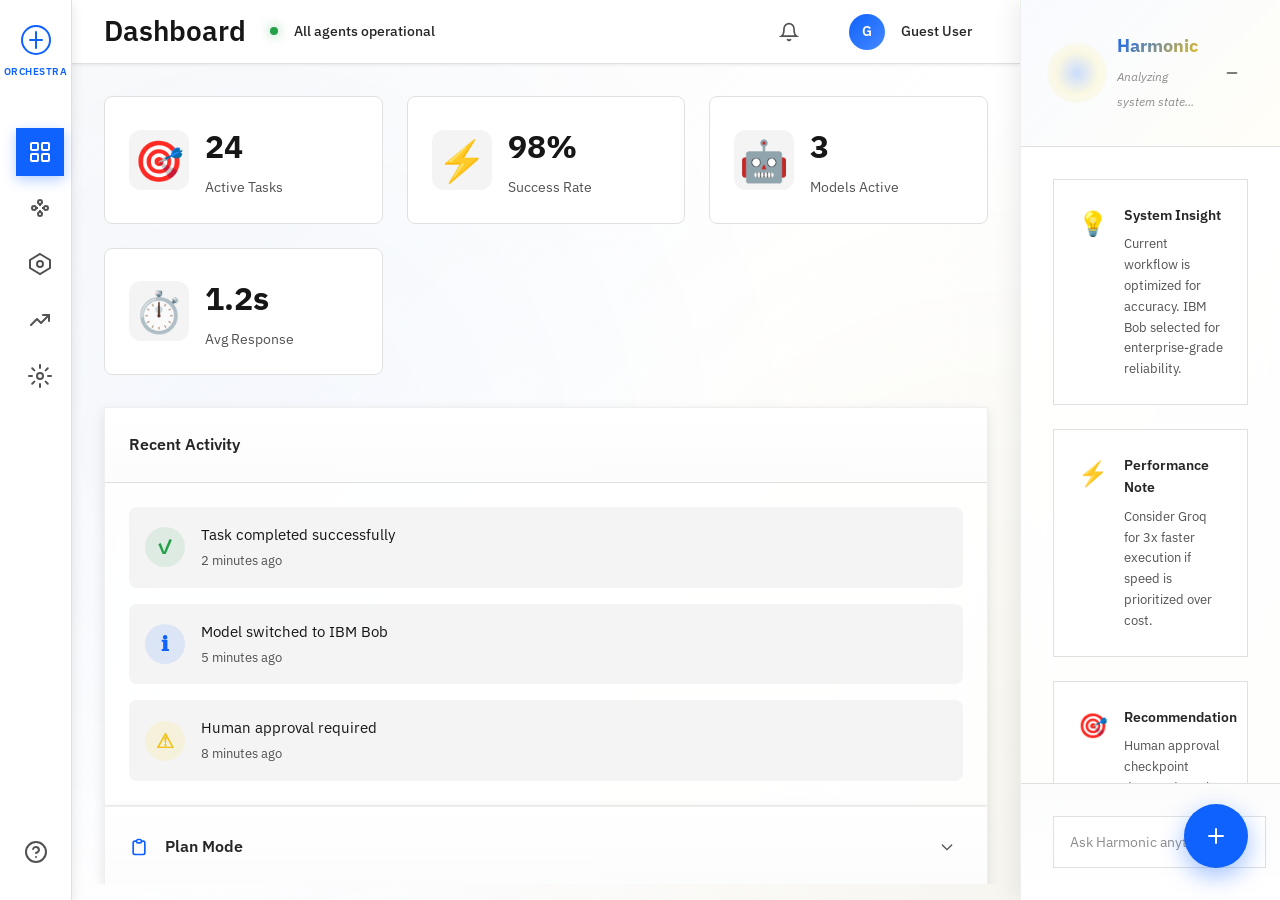
==== frontend/index.html @ 95e194d6 "fix(frontend): restructure dashboard HTML - move orchestration elements to correct tabs, add Harmoni" ====
<!DOCTYPE html>
<html lang="en">
<head>
    <meta charset="UTF-8">
    <meta name="viewport" content="width=device-width, initial-scale=1.0">
    <title>Orchestra 8000 - Enterprise AI Orchestration</title>
    <link rel="stylesheet" href="css/styles.css">
    <link rel="preconnect" href="https://fonts.googleapis.com">
    <link rel="preconnect" href="https://fonts.gstatic.com" crossorigin>
    <link href="https://fonts.googleapis.com/css2?family=IBM+Plex+Sans:wght@300;400;500;600;700&display=swap" rel="stylesheet">
</head>
<body>
    <!-- Left Sidebar Navigation -->
    <aside class="sidebar">
        <div class="sidebar-header">
            <a href="hero.html" class="logo" style="text-decoration: none; color: inherit;">
                <svg width="32" height="32" viewBox="0 0 32 32" fill="none">
                    <circle cx="16" cy="16" r="14" stroke="#0F62FE" stroke-width="2"/>
                    <path d="M16 8 L16 24 M10 16 L22 16" stroke="#0F62FE" stroke-width="2" stroke-linecap="round"/>
                </svg>
                <span class="logo-text">Orchestra</span>
            </a>
        </div>
        
        <nav class="sidebar-nav">
            <a href="#" class="nav-item active" data-tab="dashboard" data-tooltip="Dashboard">
                <svg width="24" height="24" viewBox="0 0 24 24" fill="none">
                    <rect x="3" y="3" width="7" height="7" rx="1" stroke="currentColor" stroke-width="2"/>
                    <rect x="14" y="3" width="7" height="7" rx="1" stroke="currentColor" stroke-width="2"/>
                    <rect x="3" y="14" width="7" height="7" rx="1" stroke="currentColor" stroke-width="2"/>
                    <rect x="14" y="14" width="7" height="7" rx="1" stroke="currentColor" stroke-width="2"/>
                </svg>
            </a>
            <a href="#" class="nav-item" data-tab="orchestration" data-tooltip="Orchestration">
                <svg width="24" height="24" viewBox="0 0 24 24" fill="none">
                    <circle cx="6" cy="12" r="2" stroke="currentColor" stroke-width="2"/>
                    <circle cx="18" cy="12" r="2" stroke="currentColor" stroke-width="2"/>
                    <circle cx="12" cy="6" r="2" stroke="currentColor" stroke-width="2"/>
                    <circle cx="12" cy="18" r="2" stroke="currentColor" stroke-width="2"/>
                    <path d="M8 12 L10 12 M14 12 L16 12 M12 8 L12 10 M12 14 L12 16" stroke="currentColor" stroke-width="2"/>
                </svg>
            </a>
            <a href="#" class="nav-item" data-tab="models" data-tooltip="Models">
                <svg width="24" height="24" viewBox="0 0 24 24" fill="none">
                    <path d="M12 2 L22 8 L22 16 L12 22 L2 16 L2 8 Z" stroke="currentColor" stroke-width="2" fill="none"/>
                    <circle cx="12" cy="12" r="3" stroke="currentColor" stroke-width="2"/>
                </svg>
            </a>
            <a href="#" class="nav-item" data-tab="analytics" data-tooltip="Analytics">
                <svg width="24" height="24" viewBox="0 0 24 24" fill="none">
                    <path d="M3 17 L9 11 L13 15 L21 7" stroke="currentColor" stroke-width="2" stroke-linecap="round" stroke-linejoin="round"/>
                    <path d="M21 7 L21 13 M21 7 L15 7" stroke="currentColor" stroke-width="2" stroke-linecap="round"/>
                </svg>
            </a>
            <a href="#" class="nav-item" data-tab="settings" data-tooltip="Settings">
                <svg width="24" height="24" viewBox="0 0 24 24" fill="none">
                    <circle cx="12" cy="12" r="3" stroke="currentColor" stroke-width="2"/>
                    <path d="M12 1v3m0 16v3M4.22 4.22l2.12 2.12m11.32 11.32l2.12 2.12M1 12h3m16 0h3M4.22 19.78l2.12-2.12m11.32-11.32l2.12-2.12" stroke="currentColor" stroke-width="2" stroke-linecap="round"/>
                </svg>
            </a>
        </nav>
        
        <div class="sidebar-footer">
            <a href="#" class="nav-item" data-tooltip="Help">
                <svg width="24" height="24" viewBox="0 0 24 24" fill="none">
                    <circle cx="12" cy="12" r="10" stroke="currentColor" stroke-width="2"/>
                    <path d="M9.09 9a3 3 0 0 1 5.83 1c0 2-3 3-3 3m.08 4h.01" stroke="currentColor" stroke-width="2" stroke-linecap="round"/>
                </svg>
            </a>
        </div>
    </aside>

    <!-- Main Content Area -->
    <main class="main-content">
        <!-- Top Bar -->
        <header class="top-bar">
            <div class="page-title-section">
                <button class="icon-button harmonic-toggle" id="harmonicToggle" style="display: none;">
                    <svg width="20" height="20" viewBox="0 0 24 24" fill="none">
                        <circle cx="12" cy="12" r="3" fill="currentColor"/>
                        <path d="M12 2v4m0 12v4M4.93 4.93l2.83 2.83m8.48 8.48l2.83 2.83M2 12h4m12 0h4M4.93 19.07l2.83-2.83m8.48-8.48l2.83-2.83" stroke="currentColor" stroke-width="2" stroke-linecap="round"/>
                    </svg>
                </button>
                <h1 class="page-title" id="pageTitle">Dashboard</h1>
                <div class="status-indicator">
                    <div class="status-dot"></div>
                    <span class="status-text">All agents operational</span>
                </div>
            </div>
            
            <div class="top-bar-actions">
                <button class="icon-button">
                    <svg width="20" height="20" viewBox="0 0 24 24" fill="none">
                        <path d="M18 8A6 6 0 0 0 6 8c0 7-3 9-3 9h18s-3-2-3-9M13.73 21a2 2 0 0 1-3.46 0" stroke="currentColor" stroke-width="2" stroke-linecap="round"/>
                    </svg>
                </button>
                <div class="user-profile">
                    <div class="avatar">G</div>
                    <span class="user-name">Guest User</span>
                </div>
            </div>
        </header>

        <!-- Tab Content Container -->
        <div class="tab-content-container">
            <!-- Dashboard Tab -->
            <div id="dashboardTab" class="tab-pane active">
                <div class="dashboard-overview">
                    <!-- Stats Cards -->
                    <div class="stats-grid">
                        <div class="stat-card">
                            <div class="stat-icon">🎯</div>
                            <div class="stat-content">
                                <h3 class="stat-value">24</h3>
                                <p class="stat-label">Active Tasks</p>
                            </div>
                        </div>
                        <div class="stat-card">
                            <div class="stat-icon">⚡</div>
                            <div class="stat-content">
                                <h3 class="stat-value">98%</h3>
                                <p class="stat-label">Success Rate</p>
                            </div>
                        </div>
                        <div class="stat-card">
                            <div class="stat-icon">🤖</div>
                            <div class="stat-content">
                                <h3 class="stat-value">3</h3>
                                <p class="stat-label">Models Active</p>
                            </div>
                        </div>
                        <div class="stat-card">
                            <div class="stat-icon">⏱️</div>
                            <div class="stat-content">
                                <h3 class="stat-value">1.2s</h3>
                                <p class="stat-label">Avg Response</p>
                            </div>
                        </div>
                    </div>

                    <!-- Recent Activity -->
                    <section class="panel activity-panel">
                        <div class="panel-header">
                            <h2 class="panel-title">Recent Activity</h2>
                        </div>
                        <div class="panel-content">
                            <div class="activity-list">
                                <div class="activity-item">
                                    <div class="activity-icon success">✓</div>
                                    <div class="activity-details">
                                        <p class="activity-title">Task completed successfully</p>
                                        <p class="activity-time">2 minutes ago</p>
                                    </div>
                                </div>
                                <div class="activity-item">
                                    <div class="activity-icon info">ℹ</div>
                                    <div class="activity-details">
                                        <p class="activity-title">Model switched to IBM Bob</p>
                                        <p class="activity-time">5 minutes ago</p>
                                    </div>
                                </div>
                                <div class="activity-item">
                                    <div class="activity-icon warning">⚠</div>
                                    <div class="activity-details">
                                        <p class="activity-title">Human approval required</p>
                                        <p class="activity-time">8 minutes ago</p>
                                    </div>
                                </div>
                            </div>
                        </div>
                    </section>
                </div>
            </div>

            <!-- Orchestration Tab -->
            <div id="orchestrationTab" class="tab-pane">
                <section class="panel plan-panel">
                    <div class="panel-header">
                        <h2 class="panel-title">
                            <svg width="20" height="20" viewBox="0 0 24 24" fill="none">
                                <path d="M9 5H7a2 2 0 0 0-2 2v12a2 2 0 0 0 2 2h10a2 2 0 0 0 2-2V7a2 2 0 0 0-2-2h-2M9 5a2 2 0 0 0 2 2h2a2 2 0 0 0 2-2M9 5a2 2 0 0 1 2-2h2a2 2 0 0 1 2 2" stroke="currentColor" stroke-width="2"/>
                            </svg>
                            Plan Mode
                        </h2>
                        <button class="expand-button">
                            <svg width="16" height="16" viewBox="0 0 24 24" fill="none">
                                <path d="M19 9l-7 7-7-7" stroke="currentColor" stroke-width="2" stroke-linecap="round"/>
                            </svg>
                        </button>
                    </div>
                    <div class="panel-content">
                        <div class="reasoning-tree">
                            <div class="tree-node expanded">
                                <div class="node-header">
                                    <span class="node-icon">📋</span>
                                    <span class="node-label">Task Analysis</span>
                                    <span class="node-status completed">✓</span>
                                </div>
                                <div class="node-children">
                                    <div class="tree-node expanded">
                                        <div class="node-header">
                                            <span class="node-icon">🔍</span>
                                            <span class="node-label">Requirements Extraction</span>
                                            <span class="node-status completed">✓</span>
                                        </div>
                                    </div>
                                    <div class="tree-node active">
                                        <div class="node-header">
                                            <span class="node-icon">🎯</span>
                                            <span class="node-label">Strategy Selection</span>
                                            <span class="node-status pending">⟳</span>
                                        </div>
                                        <div class="node-children">
                                            <div class="tree-node">
                                                <div class="node-header">
                                                    <span class="node-icon">⚡</span>
                                                    <span class="node-label">Model Routing</span>
                                                    <span class="node-status pending">○</span>
                                                </div>
                                            </div>
                                        </div>
                                    </div>
                                    <div class="tree-node checkpoint">
                                        <div class="node-header">
                                            <span class="node-icon">✋</span>
                                            <span class="node-label">Human Approval Required</span>
                                            <button class="approve-button">Approve</button>
                                        </div>
                                    </div>
                                </div>
                            </div>
                        </div>
                    </div>
                </section>

                <section class="panel orchestration-panel">
                    <div class="panel-header">
                        <h2 class="panel-title">
                            <svg width="20" height="20" viewBox="0 0 24 24" fill="none">
                                <circle cx="12" cy="12" r="10" stroke="currentColor" stroke-width="2"/>
                                <path d="M12 6v6l4 2" stroke="currentColor" stroke-width="2" stroke-linecap="round"/>
                            </svg>
                            Orchestration Flow
                        </h2>
                        <div class="flow-controls">
                            <button class="control-button">
                                <svg width="16" height="16" viewBox="0 0 24 24" fill="none">
                                    <polygon points="5 3 19 12 5 21 5 3" fill="currentColor"/>
                                </svg>
                            </button>
                            <button class="control-button">
                                <svg width="16" height="16" viewBox="0 0 24 24" fill="none">
                                    <rect x="6" y="4" width="4" height="16" fill="currentColor"/>
                                    <rect x="14" y="4" width="4" height="16" fill="currentColor"/>
                                </svg>
                            </button>
                        </div>
                    </div>
                    <div class="panel-content">
                        <div class="flow-canvas">
                            <svg class="flow-connections" width="100%" height="100%">
                                <defs>
                                    <linearGradient id="flowGradient" x1="0%" y1="0%" x2="100%" y2="0%">
                                        <stop offset="0%" style="stop-color:#0F62FE;stop-opacity:1" />
                                        <stop offset="100%" style="stop-color:#FFD600;stop-opacity:1" />
                                    </linearGradient>
                                    <filter id="glow">
                                        <feGaussianBlur stdDeviation="3" result="coloredBlur"/>
                                        <feMerge>
                                            <feMergeNode in="coloredBlur"/>
                                            <feMergeNode in="SourceGraphic"/>
                                        </feMerge>
                                    </filter>
                                </defs>
                                <path class="flow-line active" d="M 120 80 L 280 80" stroke="url(#flowGradient)" stroke-width="3" fill="none" filter="url(#glow)"/>
                                <path class="flow-line active" d="M 440 80 L 600 80" stroke="url(#flowGradient)" stroke-width="3" fill="none" filter="url(#glow)"/>
                            </svg>
                            <div class="flow-nodes">
                                <div class="flow-node completed" style="left: 20px;">
                                    <div class="node-icon-wrapper">
                                        <svg width="32" height="32" viewBox="0 0 24 24" fill="none">
                                            <path d="M9 5H7a2 2 0 0 0-2 2v12a2 2 0 0 0 2 2h10a2 2 0 0 0 2-2V7a2 2 0 0 0-2-2h-2" stroke="currentColor" stroke-width="2"/>
                                            <path d="M9 12l2 2 4-4" stroke="currentColor" stroke-width="2" stroke-linecap="round"/>
                                        </svg>
                                    </div>
                                    <span class="node-label">Task</span>
                                    <div class="node-status-badge">✓</div>
                                </div>
                                <div class="flow-node active" style="left: 180px;">
                                    <div class="node-icon-wrapper">
                                        <svg width="32" height="32" viewBox="0 0 24 24" fill="none">
                                            <path d="M12 2L2 7l10 5 10-5-10-5zM2 17l10 5 10-5M2 12l10 5 10-5" stroke="currentColor" stroke-width="2" stroke-linecap="round" stroke-linejoin="round"/>
                                        </svg>
                                    </div>
                                    <span class="node-label">Plan</span>
                                    <div class="node-pulse"></div>
                                </div>
                                <div class="flow-node" style="left: 340px;">
                                    <div class="node-icon-wrapper">
                                        <svg width="32" height="32" viewBox="0 0 24 24" fill="none">
                                            <polygon points="13 2 3 14 12 14 11 22 21 10 12 10 13 2" stroke="currentColor" stroke-width="2" stroke-linecap="round" stroke-linejoin="round"/>
                                        </svg>
                                    </div>
                                    <span class="node-label">Execution</span>
                                </div>
                                <div class="flow-node" style="left: 500px;">
                                    <div class="node-icon-wrapper">
                                        <svg width="32" height="32" viewBox="0 0 24 24" fill="none">
                                            <path d="M22 11.08V12a10 10 0 1 1-5.93-9.14" stroke="currentColor" stroke-width="2" stroke-linecap="round" stroke-linejoin="round"/>
                                            <polyline points="22 4 12 14.01 9 11.01" stroke="currentColor" stroke-width="2" stroke-linecap="round" stroke-linejoin="round"/>
                                        </svg>
                                    </div>
                                    <span class="node-label">Validation</span>
                                </div>
                            </div>
                        </div>
                    </div>
                </section>

                <section class="panel trace-panel">
                    <div class="panel-header">
                        <h2 class="panel-title">
                            <svg width="20" height="20" viewBox="0 0 24 24" fill="none">
                                <polyline points="4 17 10 11 4 5" stroke="currentColor" stroke-width="2" stroke-linecap="round" stroke-linejoin="round"/>
                                <line x1="12" y1="19" x2="20" y2="19" stroke="currentColor" stroke-width="2" stroke-linecap="round"/>
                            </svg>
                            BobShell - Execution Trace
                        </h2>
                        <div class="trace-controls">
                            <button class="trace-button">Clear</button>
                            <button class="trace-button">Export</button>
                        </div>
                    </div>
                    <div class="panel-content">
                        <div class="terminal">
                            <div class="terminal-line">
                                <span class="timestamp">[23:36:12]</span>
                                <span class="log-level info">INFO</span>
                                <span class="log-message">Orchestration session initialized</span>
                            </div>
                            <div class="terminal-line">
                                <span class="timestamp">[23:36:13]</span>
                                <span class="log-level success">SUCCESS</span>
                                <span class="log-message">Task analysis completed - 3 steps identified</span>
                            </div>
                            <div class="terminal-line">
                                <span class="timestamp">[23:36:14]</span>
                                <span class="log-level info">INFO</span>
                                <span class="log-message">Routing to IBM Bob (watsonx.ai) - confidence: 0.94</span>
                            </div>
                            <div class="terminal-line active">
                                <span class="timestamp">[23:36:15]</span>
                                <span class="log-level warning">PENDING</span>
                                <span class="log-message">Awaiting human approval for strategy execution...</span>
                                <span class="cursor-blink">_</span>
                            </div>
                        </div>
                    </div>
                </section>
            </div>

            <!-- Models Tab -->
            <div id="modelsTab" class="tab-pane">
                <section class="panel model-panel full-width">
                    <div class="panel-header">
                        <h2 class="panel-title">
                            <svg width="20" height="20" viewBox="0 0 24 24" fill="none">
                                <path d="M12 2L2 7l10 5 10-5-10-5z" stroke="currentColor" stroke-width="2" stroke-linecap="round" stroke-linejoin="round"/>
                                <path d="M2 17l10 5 10-5" stroke="currentColor" stroke-width="2" stroke-linecap="round" stroke-linejoin="round"/>
                                <path d="M2 12l10 5 10-5" stroke="currentColor" stroke-width="2" stroke-linecap="round" stroke-linejoin="round"/>
                            </svg>
                            AI Model Management
                        </h2>
                    </div>
                    <div class="panel-content">
                        <div class="model-list">
                            <div class="model-card active">
                                <div class="model-header">
                                    <div class="model-icon">🤖</div>
                                    <div class="model-info">
                                        <h3 class="model-name">IBM Bob</h3>
                                        <span class="model-type">watsonx.ai</span>
                                    </div>
                                    <div class="model-status active-badge">Active</div>
                                </div>
                                <div class="model-metrics">
                                    <div class="metric">
                                        <span class="metric-label">Cost</span>
                                        <div class="metric-bar">
                                            <div class="metric-fill" style="width: 45%; background: #0F62FE;"></div>
                                        </div>
                                        <span class="metric-value">$$</span>
                                    </div>
                                    <div class="metric">
                                        <span class="metric-label">Speed</span>
                                        <div class="metric-bar">
                                            <div class="metric-fill" style="width: 85%; background: #FFD600;"></div>
                                        </div>
                                        <span class="metric-value">Fast</span>
                                    </div>
                                    <div class="metric">
                                        <span class="metric-label">Trust</span>
                                        <div class="metric-bar">
                                            <div class="metric-fill" style="width: 95%; background: #24A148;"></div>
                                        </div>
                                        <span class="metric-value">High</span>
                                    </div>
                                </div>
                            </div>

                            <div class="model-card">
                                <div class="model-header">
                                    <div class="model-icon">⚡</div>
                                    <div class="model-info">
                                        <h3 class="model-name">Groq</h3>
                                        <span class="model-type">LLaMA 3.1</span>
                                    </div>
                                </div>
                                <div class="model-metrics">
                                    <div class="metric">
                                        <span class="metric-label">Cost</span>
                                        <div class="metric-bar">
                                            <div class="metric-fill" style="width: 25%; background: #0F62FE;"></div>
                                        </div>
                                        <span class="metric-value">$</span>
                                    </div>
                                    <div class="metric">
                                        <span class="metric-label">Speed</span>
                                        <div class="metric-bar">
                                            <div class="metric-fill" style="width: 98%; background: #FFD600;"></div>
                                        </div>
                                        <span class="metric-value">Ultra</span>
                                    </div>
                                    <div class="metric">
                                        <span class="metric-label">Trust</span>
                                        <div class="metric-bar">
                                            <div class="metric-fill" style="width: 75%; background: #24A148;"></div>
                                        </div>
                                        <span class="metric-value">Good</span>
                                    </div>
                                </div>
                            </div>

                            <div class="model-card">
                                <div class="model-header">
                                    <div class="model-icon">🦙</div>
                                    <div class="model-info">
                                        <h3 class="model-name">Ollama</h3>
                                        <span class="model-type">Local</span>
                                    </div>
                                </div>
                                <div class="model-metrics">
                                    <div class="metric">
                                        <span class="metric-label">Cost</span>
                                        <div class="metric-bar">
                                            <div class="metric-fill" style="width: 5%; background: #0F62FE;"></div>
                                        </div>
                                        <span class="metric-value">Free</span>
                                    </div>
                                    <div class="metric">
                                        <span class="metric-label">Speed</span>
                                        <div class="metric-bar">
                                            <div class="metric-fill" style="width: 60%; background: #FFD600;"></div>
                                        </div>
                                        <span class="metric-value">Med</span>
                                    </div>
                                    <div class="metric">
                                        <span class="metric-label">Trust</span>
                                        <div class="metric-bar">
                                            <div class="metric-fill" style="width: 100%; background: #24A148;"></div>
                                        </div>
                                        <span class="metric-value">Max</span>
                                    </div>
                                </div>
                            </div>
                        </div>
                    </div>
                </section>
            </div>

            <!-- Analytics Tab -->
            <div id="analyticsTab" class="tab-pane">
                <section class="panel analytics-panel full-width">
                    <div class="panel-header">
                        <h2 class="panel-title">
                            <svg width="20" height="20" viewBox="0 0 24 24" fill="none">
                                <path d="M3 17 L9 11 L13 15 L21 7" stroke="currentColor" stroke-width="2" stroke-linecap="round" stroke-linejoin="round"/>
                                <path d="M21 7 L21 13 M21 7 L15 7" stroke="currentColor" stroke-width="2" stroke-linecap="round"/>
                            </svg>
                            Performance Analytics
                        </h2>
                    </div>
                    <div class="panel-content">
                        <div class="analytics-grid">
                            <div class="chart-card">
                                <h3>Task Completion Rate</h3>
                                <div class="chart-placeholder">
                                    <p>📊 Chart visualization coming soon</p>
                                </div>
                            </div>
                            <div class="chart-card">
                                <h3>Model Performance</h3>
                                <div class="chart-placeholder">
                                    <p>📈 Chart visualization coming soon</p>
                                </div>
                            </div>
                            <div class="chart-card">
                                <h3>Cost Analysis</h3>
                                <div class="chart-placeholder">
                                    <p>💰 Chart visualization coming soon</p>
                                </div>
                            </div>
                            <div class="chart-card">
                                <h3>Response Times</h3>
                                <div class="chart-placeholder">
                                    <p>⏱️ Chart visualization coming soon</p>
                                </div>
                            </div>
                        </div>
                    </div>
                </section>
            </div>

            <!-- Settings Tab -->
            <div id="settingsTab" class="tab-pane">
                <section class="panel settings-panel full-width">
                    <div class="panel-header">
                        <h2 class="panel-title">
                            <svg width="20" height="20" viewBox="0 0 24 24" fill="none">
                                <circle cx="12" cy="12" r="3" stroke="currentColor" stroke-width="2"/>
                                <path d="M12 1v3m0 16v3M4.22 4.22l2.12 2.12m11.32 11.32l2.12 2.12M1 12h3m16 0h3M4.22 19.78l2.12-2.12m11.32-11.32l2.12-2.12" stroke="currentColor" stroke-width="2" stroke-linecap="round"/>
                            </svg>
                            System Settings
                        </h2>
                    </div>
                    <div class="panel-content">
                        <div class="settings-grid">
                            <div class="settings-section">
                                <h3>General Settings</h3>
                                <div class="setting-item">
                                    <label>Default AI Provider</label>
                                    <select class="form-input">
                                        <option value="watsonx">IBM watsonx.ai</option>
                                        <option value="groq">Groq</option>
                                        <option value="ollama">Ollama</option>
                                    </select>
                                </div>
                                <div class="setting-item">
                                    <label>Auto-approve Tasks</label>
                                    <input type="checkbox" class="toggle-switch">
                                </div>
                            </div>
                            <div class="settings-section">
                                <h3>Notifications</h3>
                                <div class="setting-item">
                                    <label>Enable Notifications</label>
                                    <input type="checkbox" class="toggle-switch" checked>
                                </div>
                                <div class="setting-item">
                                    <label>Email Alerts</label>
                                    <input type="checkbox" class="toggle-switch">
                                </div>
                            </div>
                            <div class="settings-section">
                                <h3>API Configuration</h3>
                                <div class="setting-item">
                                    <label>Backend URL</label>
                                    <input type="text" class="form-input" value="http://localhost:8000" readonly>
                                </div>
                                <div class="setting-item">
                                    <label>API Key</label>
                                    <input type="password" class="form-input" placeholder="Enter API key">
                                </div>
                            </div>
                        </div>
                    </div>
                </section>
            </div>
        </div>
    </main>

    <!-- Harmonic Assistant Panel -->
    <aside class="harmonic-panel">
        <div class="harmonic-header">
            <div class="harmonic-avatar">
                <div class="avatar-glow"></div>
                <svg width="40" height="40" viewBox="0 0 40 40" fill="none">
                    <circle cx="20" cy="20" r="18" stroke="url(#harmonicGradient)" stroke-width="2"/>
                    <path d="M20 10 L20 30 M12 20 L28 20" stroke="url(#harmonicGradient)" stroke-width="2" stroke-linecap="round"/>
                    <circle cx="20" cy="20" r="4" fill="url(#harmonicGradient)"/>
                </svg>
                <defs>
                    <linearGradient id="harmonicGradient" x1="0%" y1="0%" x2="100%" y2="100%">
                        <stop offset="0%" style="stop-color:#0F62FE;stop-opacity:1" />
                        <stop offset="100%" style="stop-color:#FFD600;stop-opacity:1" />
                    </linearGradient>
                </defs>
            </div>
            <div class="harmonic-info">
                <h3 class="harmonic-name">Harmonic</h3>
                <span class="harmonic-status">Analyzing system state...</span>
            </div>
            <button class="minimize-button">
                <svg width="16" height="16" viewBox="0 0 24 24" fill="none">
                    <path d="M19 12H5" stroke="currentColor" stroke-width="2" stroke-linecap="round"/>
                </svg>
            </button>
        </div>
        
        <div class="harmonic-content">
            <div class="insight-card">
                <div class="insight-icon">💡</div>
                <div class="insight-text">
                    <h4>System Insight</h4>
                    <p>Current workflow is optimized for accuracy. IBM Bob selected for enterprise-grade reliability.</p>
                </div>
            </div>
            
            <div class="insight-card">
                <div class="insight-icon">⚡</div>
                <div class="insight-text">
                    <h4>Performance Note</h4>
                    <p>Consider Groq for 3x faster execution if speed is prioritized over cost.</p>
                </div>
            </div>
            
            <div class="insight-card">
                <div class="insight-icon">🎯</div>
                <div class="insight-text">
                    <h4>Recommendation</h4>
                    <p>Human approval checkpoint detected. Review plan mode before proceeding.</p>
                </div>
            </div>
        </div>
        
        <div class="harmonic-input">
            <input type="text" placeholder="Ask Harmonic anything..." class="harmonic-textbox">
            <button class="send-button">
                <svg width="20" height="20" viewBox="0 0 24 24" fill="none">
                    <path d="M22 2L11 13M22 2l-7 20-4-9-9-4 20-7z" stroke="currentColor" stroke-width="2" stroke-linecap="round" stroke-linejoin="round"/>
                </svg>
            </button>
        </div>
    </aside>

    <!-- Triage Input Modal -->
    <div id="triageModal" class="modal">
        <div class="modal-content">
            <div class="modal-header">
                <h2>🎯 IT Issue Triage</h2>
                <button class="modal-close" onclick="closeTriageModal()">×</button>
            </div>
            <div class="modal-body">
                <form id="triageForm">
                    <div class="form-group">
                        <label for="workstationId">Workstation ID</label>
                        <input type="text" id="workstationId" class="form-input" placeholder="e.g., WS-001" required>
                    </div>
                    <div class="form-group">
                        <label for="issueDescription">Issue Description</label>
                        <textarea id="issueDescription" class="form-input" rows="4" placeholder="Describe the IT issue in detail..." required></textarea>
                    </div>
                    <div class="form-group">
                        <label for="providerSelect">AI Provider</label>
                        <select id="providerSelect" class="form-input">
                            <option value="watsonx">IBM watsonx.ai (Bob)</option>
                            <option value="groq">Groq (Fast)</option>
                            <option value="ollama">Ollama (Local)</option>
                        </select>
                    </div>
                    <div class="form-actions">
                        <button type="button" class="btn-secondary" onclick="closeTriageModal()">Cancel</button>
                        <button type="submit" class="btn-primary" id="triageSubmitBtn">
                            <span class="btn-text">Analyze Issue</span>
                            <span class="btn-loader" style="display: none;">⟳</span>
                        </button>
                    </div>
                </form>
                <div id="triageResult" class="triage-result" style="display: none;"></div>
            </div>
        </div>
    </div>

    <!-- Floating Action Button -->
    <button class="fab" onclick="openTriageModal()" title="New Triage Request">
        <svg width="24" height="24" viewBox="0 0 24 24" fill="none">
            <path d="M12 5v14M5 12h14" stroke="currentColor" stroke-width="2" stroke-linecap="round"/>
        </svg>
    </button>

    <script src="js/api.js"></script>
    <script src="js/app.js"></script>
</body>
</html>
---- frontend/css/styles.css ----
/* Orchestra 8000 - Premium Enterprise AI Orchestration Dashboard */

/* ===== CSS Variables ===== */
:root {
    /* IBM Design System Colors */
    --ibm-blue: #0F62FE;
    --ibm-blue-hover: #0353E9;
    --ibm-blue-light: #4589FF;
    --accent-yellow: #FFD600;
    --accent-yellow-dark: #F1C21B;
    
    /* Neutrals */
    --white: #FFFFFF;
    --gray-10: #F4F4F4;
    --gray-20: #E0E0E0;
    --gray-30: #C6C6C6;
    --gray-50: #8D8D8D;
    --gray-70: #525252;
    --gray-90: #262626;
    --gray-100: #161616;
    
    /* Status Colors */
    --success: #24A148;
    --warning: #F1C21B;
    --error: #DA1E28;
    --info: #0F62FE;
    
    /* Semantic Aliases */
    --surface: #FFFFFF;
    --background: #F4F4F4;
    --border: #E0E0E0;
    --primary: #0F62FE;
    --hover: rgba(15, 98, 254, 0.05);
    --text-primary: #161616;
    --text-secondary: #525252;
    --text-tertiary: #8D8D8D;
    
    /* Spacing */
    --spacing-xs: 4px;
    --spacing-sm: 8px;
    --spacing-md: 16px;
    --spacing-lg: 24px;
    --spacing-xl: 32px;
    --spacing-2xl: 48px;
    
    /* Typography */
    --font-family: 'IBM Plex Sans', -apple-system, BlinkMacSystemFont, 'Segoe UI', sans-serif;
    
    /* Shadows */
    --shadow-sm: 0 1px 3px rgba(0, 0, 0, 0.08);
    --shadow-md: 0 4px 12px rgba(0, 0, 0, 0.1);
    --shadow-lg: 0 8px 24px rgba(0, 0, 0, 0.12);
    --shadow-xl: 0 16px 48px rgba(0, 0, 0, 0.15);
    
    /* Border Radius */
    --radius-sm: 4px;
    --radius-md: 8px;
    --radius-lg: 12px;
    --radius-xl: 16px;
    
    /* Transitions */
    --transition-fast: 150ms cubic-bezier(0.4, 0, 0.2, 1);
    --transition-base: 250ms cubic-bezier(0.4, 0, 0.2, 1);
    --transition-slow: 350ms cubic-bezier(0.4, 0, 0.2, 1);
}

/* ===== Reset & Base Styles ===== */
* {
    margin: 0;
    padding: 0;
    box-sizing: border-box;
}

body {
    font-family: var(--font-family);
    background: linear-gradient(135deg, #F8F9FA 0%, #FFFFFF 50%, #F4F4F4 100%);
    background-attachment: fixed;
    color: var(--gray-90);
    overflow-x: hidden;
    line-height: 1.6;
    -webkit-font-smoothing: antialiased;
    -moz-osx-font-smoothing: grayscale;
}

/* Marble texture overlay */
body::before {
    content: '';
    position: fixed;
    top: 0;
    left: 0;
    width: 100%;
    height: 100%;
    background-image: 
        radial-gradient(circle at 20% 50%, rgba(15, 98, 254, 0.03) 0%, transparent 50%),
        radial-gradient(circle at 80% 80%, rgba(255, 214, 0, 0.03) 0%, transparent 50%);
    pointer-events: none;
    z-index: 0;
}

/* ===== Layout Structure ===== */
.sidebar {
    position: fixed;
    left: 0;
    top: 0;
    width: 72px;
    height: 100vh;
    background: rgba(255, 255, 255, 0.95);
    backdrop-filter: blur(20px);
    border-right: 1px solid var(--gray-20);
    display: flex;
    flex-direction: column;
    align-items: center;
    padding: var(--spacing-lg) 0;
    z-index: 1000;
    box-shadow: var(--shadow-md);
}

.sidebar-header {
    margin-bottom: var(--spacing-2xl);
}

.logo {
    display: flex;
    flex-direction: column;
    align-items: center;
    gap: var(--spacing-sm);
}

.logo-text {
    font-size: 10px;
    font-weight: 600;
    color: var(--ibm-blue);
    letter-spacing: 0.5px;
    text-transform: uppercase;
}

.sidebar-nav {
    flex: 1;
    display: flex;
    flex-direction: column;
    gap: var(--spacing-sm);
    width: 100%;
    padding: 0 var(--spacing-md);
}

.nav-item {
    position: relative;
    display: flex;
    align-items: center;
    justify-content: center;
    width: 48px;
    height: 48px;
    border-radius: 0;
    color: var(--gray-70);
    text-decoration: none;
    transition: all var(--transition-base);
    cursor: pointer;
}

.nav-item:hover {
    background: var(--gray-10);
    color: var(--ibm-blue);
}

.nav-item.active {
    background: var(--ibm-blue);
    color: var(--white);
    box-shadow: 0 4px 12px rgba(15, 98, 254, 0.3);
}

.nav-item::before {
    content: attr(data-tooltip);
    position: absolute;
    left: 100%;
    margin-left: var(--spacing-md);
    padding: var(--spacing-sm) var(--spacing-md);
    background: var(--gray-90);
    color: var(--white);
    font-size: 12px;
    font-weight: 500;
    border-radius: 0;
    white-space: nowrap;
    opacity: 0;
    pointer-events: none;
    transition: opacity var(--transition-fast);
    z-index: 1001;
}

.nav-item:hover::before {
    opacity: 1;
}

.sidebar-footer {
    padding: 0 var(--spacing-md);
}

/* ===== Main Content ===== */
.main-content {
    margin-left: 72px;
    margin-right: 280px;
    min-height: 100vh;
    position: relative;
    z-index: 1;
}

/* ===== Top Bar ===== */
.top-bar {
    height: 64px;
    background: rgba(255, 255, 255, 0.95);
    backdrop-filter: blur(20px);
    border-bottom: 1px solid var(--gray-20);
    display: flex;
    align-items: center;
    justify-content: space-between;
    padding: 0 var(--spacing-xl);
    position: sticky;
    top: 0;
    z-index: 100;
    box-shadow: var(--shadow-sm);
}

.status-indicator {
    display: flex;
    align-items: center;
    gap: var(--spacing-md);
}

.status-dot {
    width: 8px;
    height: 8px;
    border-radius: 50%;
    background: var(--success);
    box-shadow: 0 0 12px rgba(36, 161, 72, 0.6);
    animation: pulse 2s ease-in-out infinite;
}

@keyframes pulse {
    0%, 100% { opacity: 1; transform: scale(1); }
    50% { opacity: 0.7; transform: scale(1.1); }
}

.status-text {
    font-size: 14px;
    font-weight: 500;
    color: var(--gray-90);
}

.top-bar-actions {
    display: flex;
    align-items: center;
    gap: var(--spacing-lg);
}

.icon-button {
    width: 40px;
    height: 40px;
    border: none;
    background: transparent;
    border-radius: 0;
    color: var(--gray-70);
    cursor: pointer;
    display: flex;
    align-items: center;
    justify-content: center;
    transition: all var(--transition-fast);
}

.icon-button:hover {
    background: var(--gray-10);
    color: var(--ibm-blue);
}

.user-profile {
    display: flex;
    align-items: center;
    gap: var(--spacing-md);
    padding: var(--spacing-sm) var(--spacing-md);
    border-radius: 0;
    cursor: pointer;
    transition: background var(--transition-fast);
}

.user-profile:hover {
    background: var(--gray-10);
}

.avatar {
    width: 36px;
    height: 36px;
    border-radius: 50%;
    background: linear-gradient(135deg, var(--ibm-blue), var(--ibm-blue-light));
    color: var(--white);
    display: flex;
    align-items: center;
    justify-content: center;
    font-weight: 600;
    font-size: 14px;
}

.user-name {
    font-size: 14px;
    font-weight: 500;
    color: var(--gray-90);
}

/* ===== Dashboard Grid ===== */
.dashboard-grid {
    padding: var(--spacing-xl);
    display: grid;
    grid-template-columns: 320px 1fr 320px;
    grid-template-rows: auto 1fr;
    gap: var(--spacing-lg);
    min-height: calc(100vh - 64px);
}

/* ===== Panel Styles ===== */
.panel {
    background: rgba(255, 255, 255, 0.85);
    backdrop-filter: blur(20px);
    -webkit-backdrop-filter: blur(20px);
    border-radius: 0;
    border: 1px solid rgba(224, 224, 224, 0.5);
    box-shadow: var(--shadow-md);
    overflow: hidden;
    display: flex;
    flex-direction: column;
    transition: all var(--transition-base);
}

.panel:hover {
    box-shadow: var(--shadow-lg);
    border-color: rgba(15, 98, 254, 0.2);
}

.panel-header {
    padding: var(--spacing-lg);
    border-bottom: 1px solid var(--gray-20);
    display: flex;
    align-items: center;
    justify-content: space-between;
    background: linear-gradient(to bottom, rgba(255, 255, 255, 1), rgba(248, 249, 250, 0.5));
}

.panel-title {
    display: flex;
    align-items: center;
    gap: var(--spacing-md);
    font-size: 16px;
    font-weight: 600;
    color: var(--gray-90);
}

.panel-title svg {
    color: var(--ibm-blue);
}

.panel-content {
    flex: 1;
    padding: var(--spacing-lg);
    overflow-y: auto;
}

/* Custom scrollbar */
.panel-content::-webkit-scrollbar {
    width: 6px;
}

.panel-content::-webkit-scrollbar-track {
    background: transparent;
}

.panel-content::-webkit-scrollbar-thumb {
    background: var(--gray-30);
    border-radius: 0;
}

.panel-content::-webkit-scrollbar-thumb:hover {
    background: var(--gray-50);
}

/* ===== Plan Panel ===== */
.plan-panel {
    grid-column: 1;
    grid-row: 1 / 3;
}

.expand-button {
    width: 32px;
    height: 32px;
    border: none;
    background: transparent;
    border-radius: 0;
    color: var(--gray-70);
    cursor: pointer;
    display: flex;
    align-items: center;
    justify-content: center;
    transition: all var(--transition-fast);
}

.expand-button:hover {
    background: var(--gray-10);
    color: var(--ibm-blue);
}

.reasoning-tree {
    display: flex;
    flex-direction: column;
    gap: var(--spacing-sm);
}

.tree-node {
    border-left: 2px solid var(--gray-20);
    padding-left: var(--spacing-md);
    margin-left: var(--spacing-md);
}

.tree-node.expanded {
    border-left-color: var(--ibm-blue);
}

.tree-node.active {
    border-left-color: var(--accent-yellow);
}

.tree-node.checkpoint {
    border-left-color: var(--warning);
}

.node-header {
    display: flex;
    align-items: center;
    gap: var(--spacing-md);
    padding: var(--spacing-md);
    background: var(--white);
    border-radius: 0;
    margin-bottom: var(--spacing-sm);
    transition: all var(--transition-fast);
}

.tree-node.active .node-header {
    background: linear-gradient(135deg, rgba(255, 214, 0, 0.1), rgba(255, 214, 0, 0.05));
    box-shadow: 0 0 0 2px rgba(255, 214, 0, 0.3);
}

.node-icon {
    font-size: 18px;
}

.node-label {
    flex: 1;
    font-size: 14px;
    font-weight: 500;
    color: var(--gray-90);
}

.node-status {
    font-size: 12px;
    padding: 2px 8px;
    border-radius: 0;
}

.node-status.completed {
    background: rgba(36, 161, 72, 0.1);
    color: var(--success);
}

.node-status.pending {
    background: rgba(255, 214, 0, 0.1);
    color: var(--warning);
    animation: spin 1s linear infinite;
}

@keyframes spin {
    from { transform: rotate(0deg); }
    to { transform: rotate(360deg); }
}

.node-children {
    display: flex;
    flex-direction: column;
    gap: var(--spacing-sm);
    margin-top: var(--spacing-sm);
}

.approve-button {
    padding: var(--spacing-sm) var(--spacing-md);
    background: var(--ibm-blue);
    color: var(--white);
    border: none;
    border-radius: 0;
    font-size: 12px;
    font-weight: 600;
    cursor: pointer;
    transition: all var(--transition-fast);
}

.approve-button:hover {
    background: var(--ibm-blue-hover);
    transform: translateY(-1px);
    box-shadow: 0 4px 12px rgba(15, 98, 254, 0.3);
}

/* ===== Orchestration Panel ===== */
.orchestration-panel {
    grid-column: 2;
    grid-row: 1;
    min-height: 400px;
}

.flow-controls {
    display: flex;
    gap: var(--spacing-sm);
}

.control-button {
    width: 32px;
    height: 32px;
    border: 1px solid var(--gray-20);
    background: var(--white);
    border-radius: 0;
    color: var(--gray-70);
    cursor: pointer;
    display: flex;
    align-items: center;
    justify-content: center;
    transition: all var(--transition-fast);
}

.control-button:hover {
    background: var(--ibm-blue);
    color: var(--white);
    border-color: var(--ibm-blue);
}

.flow-canvas {
    position: relative;
    height: 100%;
    min-height: 280px;
}

.flow-connections {
    position: absolute;
    top: 0;
    left: 0;
    width: 100%;
    height: 100%;
    pointer-events: none;
}

.flow-line {
    transition: all var(--transition-slow);
}

.flow-line.active {
    animation: flowAnimation 2s ease-in-out infinite;
}

@keyframes flowAnimation {
    0%, 100% { opacity: 1; }
    50% { opacity: 0.6; }
}

.flow-nodes {
    position: relative;
    display: flex;
    align-items: center;
    height: 160px;
    padding: 0 var(--spacing-lg);
}

.flow-node {
    position: absolute;
    display: flex;
    flex-direction: column;
    align-items: center;
    gap: var(--spacing-md);
    transition: all var(--transition-base);
}

.node-icon-wrapper {
    width: 64px;
    height: 64px;
    border-radius: 0;
    background: var(--white);
    border: 2px solid var(--gray-20);
    display: flex;
    align-items: center;
    justify-content: center;
    color: var(--gray-70);
    transition: all var(--transition-base);
    position: relative;
}

.flow-node.completed .node-icon-wrapper {
    background: linear-gradient(135deg, rgba(36, 161, 72, 0.1), rgba(36, 161, 72, 0.05));
    border-color: var(--success);
    color: var(--success);
}

.flow-node.active .node-icon-wrapper {
    background: linear-gradient(135deg, rgba(255, 214, 0, 0.2), rgba(15, 98, 254, 0.1));
    border-color: var(--accent-yellow);
    color: var(--ibm-blue);
    box-shadow: 0 0 24px rgba(255, 214, 0, 0.4);
}

.flow-node:hover .node-icon-wrapper {
    transform: translateY(-4px);
    box-shadow: var(--shadow-lg);
}

.node-label {
    font-size: 12px;
    font-weight: 600;
    color: var(--gray-90);
    text-align: center;
}

.node-status-badge {
    position: absolute;
    top: -4px;
    right: -4px;
    width: 20px;
    height: 20px;
    border-radius: 50%;
    background: var(--success);
    color: var(--white);
    font-size: 10px;
    display: flex;
    align-items: center;
    justify-content: center;
    border: 2px solid var(--white);
}

.node-pulse {
    position: absolute;
    top: 50%;
    left: 50%;
    transform: translate(-50%, -50%);
    width: 80px;
    height: 80px;
    border-radius: 0;
    background: radial-gradient(circle, rgba(255, 214, 0, 0.3), transparent);
    animation: pulseGlow 2s ease-in-out infinite;
}

@keyframes pulseGlow {
    0%, 100% { opacity: 0.5; transform: translate(-50%, -50%) scale(1); }
    50% { opacity: 0; transform: translate(-50%, -50%) scale(1.3); }
}

/* ===== Model Panel ===== */
.model-panel {
    grid-column: 3;
    grid-row: 1 / 3;
}

.model-list {
    display: flex;
    flex-direction: column;
    gap: var(--spacing-md);
}

.model-card {
    background: var(--white);
    border: 1px solid var(--gray-20);
    border-radius: 0;
    padding: var(--spacing-lg);
    transition: all var(--transition-base);
    cursor: pointer;
}

.model-card:hover {
    border-color: var(--ibm-blue);
    box-shadow: var(--shadow-md);
    transform: translateY(-2px);
}

.model-card.active {
    background: linear-gradient(135deg, rgba(15, 98, 254, 0.05), rgba(15, 98, 254, 0.02));
    border-color: var(--ibm-blue);
    box-shadow: 0 0 0 2px rgba(15, 98, 254, 0.2);
}

.model-header {
    display: flex;
    align-items: center;
    gap: var(--spacing-md);
    margin-bottom: var(--spacing-lg);
}

.model-icon {
    font-size: 32px;
}

.model-info {
    flex: 1;
}

.model-name {
    font-size: 16px;
    font-weight: 600;
    color: var(--gray-90);
    margin-bottom: 2px;
}

.model-type {
    font-size: 12px;
    color: var(--gray-50);
}

.active-badge {
    padding: 4px 12px;
    background: var(--ibm-blue);
    color: var(--white);
    font-size: 11px;
    font-weight: 600;
    border-radius: 0;
    text-transform: uppercase;
    letter-spacing: 0.5px;
}

.model-metrics {
    display: flex;
    flex-direction: column;
    gap: var(--spacing-md);
}

.metric {
    display: flex;
    align-items: center;
    gap: var(--spacing-md);
}

.metric-label {
    font-size: 12px;
    font-weight: 500;
    color: var(--gray-70);
    width: 50px;
}

.metric-bar {
    flex: 1;
    height: 6px;
    background: var(--gray-10);
    border-radius: 0;
    overflow: hidden;
}

.metric-fill {
    height: 100%;
    border-radius: 0;
    transition: width var(--transition-slow);
}

.metric-value {
    font-size: 11px;
    font-weight: 600;
    color: var(--gray-90);
    width: 40px;
    text-align: right;
}

/* ===== Trace Panel ===== */
.trace-panel {
    grid-column: 2;
    grid-row: 2;
}

.trace-controls {
    display: flex;
    gap: var(--spacing-sm);
}

.trace-button {
    padding: var(--spacing-sm) var(--spacing-md);
    background: transparent;
    border: 1px solid var(--gray-20);
    border-radius: 0;
    font-size: 12px;
    font-weight: 500;
    color: var(--gray-70);
    cursor: pointer;
    transition: all var(--transition-fast);
}

.trace-button:hover {
    background: var(--gray-10);
    border-color: var(--ibm-blue);
    color: var(--ibm-blue);
}

.terminal {
    background: var(--gray-100);
    border-radius: 0;
    padding: var(--spacing-lg);
    font-family: 'Courier New', monospace;
    font-size: 13px;
    line-height: 1.8;
    color: var(--gray-10);
    min-height: 200px;
}

.terminal-line {
    display: flex;
    align-items: center;
    gap: var(--spacing-md);
    margin-bottom: var(--spacing-sm);
}

.terminal-line.active {
    animation: terminalBlink 1s ease-in-out infinite;
}

@keyframes terminalBlink {
    0%, 100% { opacity: 1; }
    50% { opacity: 0.7; }
}

.timestamp {
    color: var(--gray-50);
    font-size: 11px;
}

.log-level {
    padding: 2px 8px;
    border-radius: 0;
    font-size: 10px;
    font-weight: 700;
    text-transform: uppercase;
    letter-spacing: 0.5px;
}

.log-level.info {
    background: rgba(15, 98, 254, 0.2);
    color: var(--ibm-blue-light);
}

.log-level.success {
    background: rgba(36, 161, 72, 0.2);
    color: var(--success);
}

.log-level.warning {
    background: rgba(255, 214, 0, 0.2);
    color: var(--accent-yellow);
}

.log-level.error {
    background: rgba(218, 30, 40, 0.2);
    color: var(--error);
}

.log-message {
    flex: 1;
    color: var(--gray-10);
}

.cursor-blink {
    animation: blink 1s step-end infinite;
}

@keyframes blink {
    0%, 100% { opacity: 1; }
    50% { opacity: 0; }
}

/* ===== Harmonic Assistant Panel ===== */
.harmonic-panel {
    position: fixed;
    right: 0;
    top: 0;
    width: 280px;
    height: 100vh;
    background: rgba(255, 255, 255, 0.85);
    backdrop-filter: blur(20px);
    -webkit-backdrop-filter: blur(20px);
    border-left: 1px solid rgba(224, 224, 224, 0.5);
    display: flex;
    flex-direction: column;
    z-index: 1000;
    box-shadow: -4px 0 24px rgba(0, 0, 0, 0.08);
    transition: transform 0.3s ease, opacity 0.3s ease;
}

.harmonic-panel.minimized {
    transform: translateX(100%);
    opacity: 0;
    pointer-events: none;
}

.harmonic-header {
    padding: var(--spacing-xl);
    border-bottom: 1px solid var(--gray-20);
    display: flex;
    align-items: center;
    gap: var(--spacing-md);
    background: linear-gradient(135deg, rgba(15, 98, 254, 0.03), rgba(255, 214, 0, 0.03));
}

.harmonic-avatar {
    position: relative;
    width: 48px;
    height: 48px;
}

.avatar-glow {
    position: absolute;
    top: 50%;
    left: 50%;
    transform: translate(-50%, -50%);
    width: 60px;
    height: 60px;
    border-radius: 50%;
    background: radial-gradient(circle, rgba(15, 98, 254, 0.2), rgba(255, 214, 0, 0.1), transparent);
    animation: harmonicGlow 3s ease-in-out infinite;
}

@keyframes harmonicGlow {
    0%, 100% { opacity: 0.5; transform: translate(-50%, -50%) scale(1); }
    50% { opacity: 1; transform: translate(-50%, -50%) scale(1.2); }
}

.harmonic-info {
    flex: 1;
}

.harmonic-name {
    font-size: 18px;
    font-weight: 700;
    background: linear-gradient(135deg, var(--ibm-blue), var(--accent-yellow-dark));
    -webkit-background-clip: text;
    -webkit-text-fill-color: transparent;
    background-clip: text;
    margin-bottom: 2px;
}

.harmonic-status {
    font-size: 12px;
    color: var(--gray-50);
    font-style: italic;
}

.minimize-button {
    width: 32px;
    height: 32px;
    border: none;
    background: transparent;
    border-radius: 0;
    color: var(--gray-70);
    cursor: pointer;
    display: flex;
    align-items: center;
    justify-content: center;
    transition: all var(--transition-fast);
}

.minimize-button:hover {
    background: var(--gray-10);
    color: var(--ibm-blue);
}

.harmonic-content {
    flex: 1;
    padding: var(--spacing-xl);
    overflow-y: auto;
    display: flex;
    flex-direction: column;
    gap: var(--spacing-lg);
}

.insight-card {
    display: flex;
    gap: var(--spacing-md);
    padding: var(--spacing-lg);
    background: var(--white);
    border: 1px solid var(--gray-20);
    border-radius: 0;
    transition: all var(--transition-base);
}

.insight-card:hover {
    border-color: var(--ibm-blue);
    box-shadow: var(--shadow-md);
    transform: translateX(-4px);
}

.insight-icon {
    font-size: 24px;
}

.insight-text h4 {
    font-size: 14px;
    font-weight: 600;
    color: var(--gray-90);
    margin-bottom: var(--spacing-sm);
}

.insight-text p {
    font-size: 13px;
    color: var(--gray-70);
    line-height: 1.6;
}

.harmonic-input {
    padding: var(--spacing-xl);
    border-top: 1px solid var(--gray-20);
    display: flex;
    gap: var(--spacing-md);
    background: linear-gradient(to top, rgba(255, 255, 255, 1), rgba(248, 249, 250, 0.5));
}

.harmonic-textbox {
    flex: 1;
    padding: var(--spacing-md);
    border: 1px solid var(--gray-20);
    border-radius: 0;
    font-size: 14px;
    font-family: var(--font-family);
    color: var(--gray-90);
    background: var(--white);
    transition: all var(--transition-fast);
}

.harmonic-textbox:focus {
    outline: none;
    border-color: var(--ibm-blue);
    box-shadow: 0 0 0 3px rgba(15, 98, 254, 0.1);
}

.harmonic-textbox::placeholder {
    color: var(--gray-50);
}

.send-button {
    width: 48px;
    height: 48px;
    border: none;
    background: var(--ibm-blue);
    color: var(--white);
    border-radius: 0;
    cursor: pointer;
    display: flex;
    align-items: center;
    justify-content: center;
    transition: all var(--transition-fast);
}

.send-button:hover {
    background: var(--ibm-blue-hover);
    transform: translateY(-2px);
    box-shadow: 0 8px 16px rgba(15, 98, 254, 0.3);
}

.send-button:active {
    transform: translateY(0);
}

/* ===== Responsive Design ===== */
@media (max-width: 1600px) {
    .dashboard-grid {
        grid-template-columns: 280px 1fr 280px;
    }
    
    .harmonic-panel {
        width: 260px;
    }
    
    .main-content {
        margin-right: 260px;
    }
}

@media (max-width: 1200px) {
    .dashboard-grid {
        grid-template-columns: 1fr;
        grid-template-rows: auto;
    }
    
    .plan-panel,
    .model-panel {
        grid-column: 1;
        grid-row: auto;
    }
    
    .harmonic-panel {
        width: 240px;
    }
    
    .main-content {
        margin-right: 240px;
    }
}

@media (max-width: 1024px) {
    .harmonic-panel {
        width: 220px;
    }
    
    .main-content {
        margin-right: 220px;
    }
    
    .harmonic-content {
        padding: var(--spacing-md);
    }
    
    .insight-card {
        padding: var(--spacing-md);
    }
}

@media (max-width: 768px) {
    .harmonic-panel {
        width: 100%;
        max-width: 320px;
        transform: translateX(100%);
    }
    
    .harmonic-panel.mobile-visible {
        transform: translateX(0);
    }
    
    .main-content {
        margin-right: 0;
    }
    
    .stats-grid {
        grid-template-columns: 1fr;
    }
    
    .analytics-grid {
        grid-template-columns: 1fr;
    }
    
    .settings-grid {
        grid-template-columns: 1fr;
    }
    
    #orchestrationTab {
        grid-template-columns: 1fr;
        grid-template-rows: auto auto auto;
    }
    
    #orchestrationTab .plan-panel,
    #orchestrationTab .orchestration-panel,
    #orchestrationTab .trace-panel {
        grid-column: 1;
        grid-row: auto;
    }
}

/* Page Transition Overlay */
.page-transition {
    position: fixed;
    top: 0;
    left: 0;
    width: 100%;
    height: 100%;
    background: linear-gradient(135deg, rgba(15, 98, 254, 0.03), rgba(255, 214, 0, 0.03));
    backdrop-filter: blur(10px);
    z-index: 99999;
    opacity: 0;
    pointer-events: none;
    transition: opacity 0.3s ease;
}

.page-transition.active {
    opacity: 1;
    pointer-events: all;
}

/* Made with Bob */


/* ===== Modal Styles ===== */
.modal {
    display: none;
    position: fixed;
    top: 0;
    left: 0;
    width: 100%;
    height: 100%;
    background: rgba(0, 0, 0, 0.7);
    backdrop-filter: blur(4px);
    z-index: 10000;
    animation: fadeIn 0.2s ease;
}

.modal.show {
    display: flex;
    align-items: center;
    justify-content: center;
}

.modal-content {
    background: var(--surface);
    border-radius: 0;
    width: 90%;
    max-width: 600px;
    max-height: 90vh;
    overflow-y: auto;
    box-shadow: 0 20px 60px rgba(0, 0, 0, 0.5);
    animation: slideUp 0.3s ease;
}

.modal-header {
    display: flex;
    justify-content: space-between;
    align-items: center;
    padding: 24px;
    border-bottom: 1px solid var(--border);
}

.modal-header h2 {
    margin: 0;
    font-size: 24px;
    color: var(--text-primary);
}

.modal-close {
    background: none;
    border: none;
    font-size: 32px;
    color: var(--text-secondary);
    cursor: pointer;
    padding: 0;
    width: 32px;
    height: 32px;
    display: flex;
    align-items: center;
    justify-content: center;
    border-radius: 0;
    transition: all 0.2s ease;
}

.modal-close:hover {
    background: var(--hover);
    color: var(--text-primary);
}

.modal-body {
    padding: 24px;
}

.form-group {
    margin-bottom: 20px;
}

.form-group label {
    display: block;
    margin-bottom: 8px;
    font-weight: 500;
    color: var(--text-primary);
}

.form-input {
    width: 100%;
    padding: 12px;
    background: var(--background);
    border: 1px solid var(--border);
    border-radius: 0;
    color: var(--text-primary);
    font-family: 'IBM Plex Sans', sans-serif;
    font-size: 14px;
    transition: all 0.2s ease;
}

.form-input:focus {
    outline: none;
    border-color: var(--primary);
    box-shadow: 0 0 0 2px rgba(15, 98, 254, 0.1);
}

.form-input::placeholder {
    color: var(--text-tertiary);
}

textarea.form-input {
    resize: vertical;
    min-height: 100px;
}

select.form-input {
    cursor: pointer;
}

.form-actions {
    display: flex;
    gap: 12px;
    justify-content: flex-end;
    margin-top: 24px;
}

.btn-primary, .btn-secondary {
    padding: 12px 24px;
    border-radius: 0;
    font-weight: 500;
    font-size: 14px;
    cursor: pointer;
    transition: all 0.2s ease;
    border: none;
    display: flex;
    align-items: center;
    gap: 8px;
}

.btn-primary {
    background: var(--primary);
    color: white;
}

.btn-primary:hover {
    background: #0353E9;
    transform: translateY(-1px);
    box-shadow: 0 4px 12px rgba(15, 98, 254, 0.3);
}

.btn-primary:disabled {
    background: var(--border);
    cursor: not-allowed;
    transform: none;
}

.btn-secondary {
    background: transparent;
    color: var(--text-primary);
    border: 1px solid var(--border);
}

.btn-secondary:hover {
    background: var(--hover);
}

.btn-loader {
    animation: spin 1s linear infinite;
}

/* Triage Result */
.triage-result {
    margin-top: 24px;
    padding: 20px;
    background: var(--background);
    border-radius: 0;
    border-left: 4px solid var(--primary);
}

.triage-result h3 {
    margin: 0 0 16px 0;
    color: var(--text-primary);
    display: flex;
    align-items: center;
    gap: 8px;
}

.triage-result .result-item {
    margin-bottom: 12px;
}

.triage-result .result-label {
    font-weight: 500;
    color: var(--text-secondary);
    margin-bottom: 4px;
}

.triage-result .result-value {
    color: var(--text-primary);
}

.severity-badge {
    display: inline-block;
    padding: 4px 12px;
    border-radius: 0;
    font-size: 12px;
    font-weight: 600;
    text-transform: uppercase;
}

.severity-low { background: #24A148; color: white; }
.severity-medium { background: #FFD600; color: #161616; }
.severity-high { background: #FF832B; color: white; }
.severity-critical { background: #DA1E28; color: white; }

/* Floating Action Button */
.fab {
    position: fixed;
    bottom: 32px;
    right: 32px;
    width: 64px;
    height: 64px;
    border-radius: 50%;
    background: var(--primary);
    color: white;
    border: none;
    cursor: pointer;
    box-shadow: 0 8px 24px rgba(15, 98, 254, 0.4);
    display: flex;
    align-items: center;
    justify-content: center;
    transition: all 0.3s ease;
    z-index: 1000;
}

.fab:hover {
    transform: scale(1.1) rotate(90deg);
    box-shadow: 0 12px 32px rgba(15, 98, 254, 0.6);
}

.fab:active {
    transform: scale(0.95);
}

@keyframes fadeIn {
    from { opacity: 0; }
    to { opacity: 1; }
}

@keyframes slideUp {
    from {
        opacity: 0;
        transform: translateY(20px);
    }
    to {
        opacity: 1;
        transform: translateY(0);
    }
}

/* ===== Tab System ===== */
.page-title-section {
    display: flex;
    align-items: center;
    gap: 1.5rem;
}

.page-title {
    font-size: 1.75rem;
    font-weight: 600;
    color: var(--text-primary);
    margin: 0;
}

.tab-content-container {
    padding: 2rem;
    height: calc(100vh - 80px);
    overflow-y: auto;
}

.tab-pane {
    display: none;
    animation: fadeIn 0.3s ease;
}

.tab-pane.active {
    display: block;
}

/* ===== Dashboard Overview ===== */
.dashboard-overview {
    display: flex;
    flex-direction: column;
    gap: 2rem;
}

.stats-grid {
    display: grid;
    grid-template-columns: repeat(auto-fit, minmax(250px, 1fr));
    gap: 1.5rem;
}

.stat-card {
    background: var(--surface);
    border: 1px solid var(--border);
    border-radius: 8px;
    padding: 1.5rem;
    display: flex;
    align-items: center;
    gap: 1rem;
    transition: all 0.3s ease;
}

.stat-card:hover {
    transform: translateY(-4px);
    box-shadow: 0 8px 24px rgba(0, 0, 0, 0.15);
}

.stat-icon {
    font-size: 2.5rem;
    width: 60px;
    height: 60px;
    display: flex;
    align-items: center;
    justify-content: center;
    background: var(--background);
    border-radius: 12px;
}

.stat-content {
    flex: 1;
}

.stat-value {
    font-size: 2rem;
    font-weight: 700;
    color: var(--text-primary);
    margin: 0 0 0.25rem 0;
}

.stat-label {
    font-size: 0.875rem;
    color: var(--text-secondary);
    margin: 0;
}

/* ===== Activity Panel ===== */
.activity-panel {
    grid-column: 1 / -1;
}

.activity-list {
    display: flex;
    flex-direction: column;
    gap: 1rem;
}

.activity-item {
    display: flex;
    align-items: center;
    gap: 1rem;
    padding: 1rem;
    background: var(--background);
    border-radius: 8px;
    transition: all 0.2s ease;
}

.activity-item:hover {
    background: var(--hover);
}

.activity-icon {
    width: 40px;
    height: 40px;
    border-radius: 50%;
    display: flex;
    align-items: center;
    justify-content: center;
    font-size: 1.25rem;
    font-weight: 600;
}

.activity-icon.success {
    background: rgba(36, 161, 72, 0.1);
    color: var(--success);
}

.activity-icon.info {
    background: rgba(15, 98, 254, 0.1);
    color: var(--primary);
}

.activity-icon.warning {
    background: rgba(255, 214, 0, 0.1);
    color: var(--warning);
}

.activity-details {
    flex: 1;
}

.activity-title {
    font-size: 0.9375rem;
    color: var(--text-primary);
    margin: 0 0 0.25rem 0;
}

.activity-time {
    font-size: 0.8125rem;
    color: var(--text-secondary);
    margin: 0;
}

/* ===== Full Width Panels ===== */
.panel.full-width {
    grid-column: 1 / -1;
    max-width: 100%;
}

/* ===== Analytics Grid ===== */
.analytics-grid {
    display: grid;
    grid-template-columns: repeat(auto-fit, minmax(300px, 1fr));
    gap: 1.5rem;
}

.chart-card {
    background: var(--background);
    border-radius: 8px;
    padding: 1.5rem;
    min-height: 300px;
}

.chart-card h3 {
    font-size: 1.125rem;
    font-weight: 600;
    color: var(--text-primary);
    margin: 0 0 1rem 0;
}

.chart-placeholder {
    height: 240px;
    display: flex;
    align-items: center;
    justify-content: center;
    background: var(--surface);
    border: 2px dashed var(--border);
    border-radius: 8px;
}

.chart-placeholder p {
    font-size: 1.125rem;
    color: var(--text-secondary);
    margin: 0;
}

/* ===== Settings Grid ===== */
.settings-grid {
    display: grid;
    grid-template-columns: repeat(auto-fit, minmax(350px, 1fr));
    gap: 2rem;
}

.settings-section {
    background: var(--background);
    border-radius: 8px;
    padding: 1.5rem;
}

.settings-section h3 {
    font-size: 1.125rem;
    font-weight: 600;
    color: var(--text-primary);
    margin: 0 0 1.5rem 0;
    padding-bottom: 0.75rem;
    border-bottom: 1px solid var(--border);
}

.setting-item {
    margin-bottom: 1.5rem;
}

.setting-item:last-child {
    margin-bottom: 0;
}

.setting-item label {
    display: block;
    font-size: 0.875rem;
    font-weight: 500;
    color: var(--text-primary);
    margin-bottom: 0.5rem;
}

.toggle-switch {
    width: 48px;
    height: 24px;
    appearance: none;
    background: var(--border);
    border-radius: 12px;
    position: relative;
    cursor: pointer;
    transition: background 0.3s ease;
}

.toggle-switch:checked {
    background: var(--primary);
}

.toggle-switch::before {
    content: '';
    position: absolute;
    width: 20px;
    height: 20px;
    border-radius: 50%;
    background: white;
    top: 2px;
    left: 2px;
    transition: transform 0.3s ease;
}

.toggle-switch:checked::before {
    transform: translateX(24px);
}

/* ===== Orchestration Tab Layout ===== */
#orchestrationTab {
    display: grid;
    grid-template-columns: 1fr 1.5fr;
    grid-template-rows: auto 1fr;
    gap: 1.5rem;
    height: 100%;
}

#orchestrationTab .plan-panel {
    grid-column: 1;
    grid-row: 1 / 3;
}

#orchestrationTab .orchestration-panel {
    grid-column: 2;
    grid-row: 1;
}

#orchestrationTab .trace-panel {
    grid-column: 2;
    grid-row: 2;
}

/* ===== Responsive Adjustments ===== */
@media (max-width: 1400px) {
    #orchestrationTab {
        grid-template-columns: 1fr;
        grid-template-rows: auto auto auto;
    }
    
    #orchestrationTab .plan-panel,
    #orchestrationTab .orchestration-panel,
    #orchestrationTab .trace-panel {
        grid-column: 1;
        grid-row: auto;
    }
}

@media (max-width: 768px) {
    .stats-grid {
        grid-template-columns: 1fr;
    }
    
    .analytics-grid {
        grid-template-columns: 1fr;
    }
    
    .settings-grid {
        grid-template-columns: 1fr;
    }
}
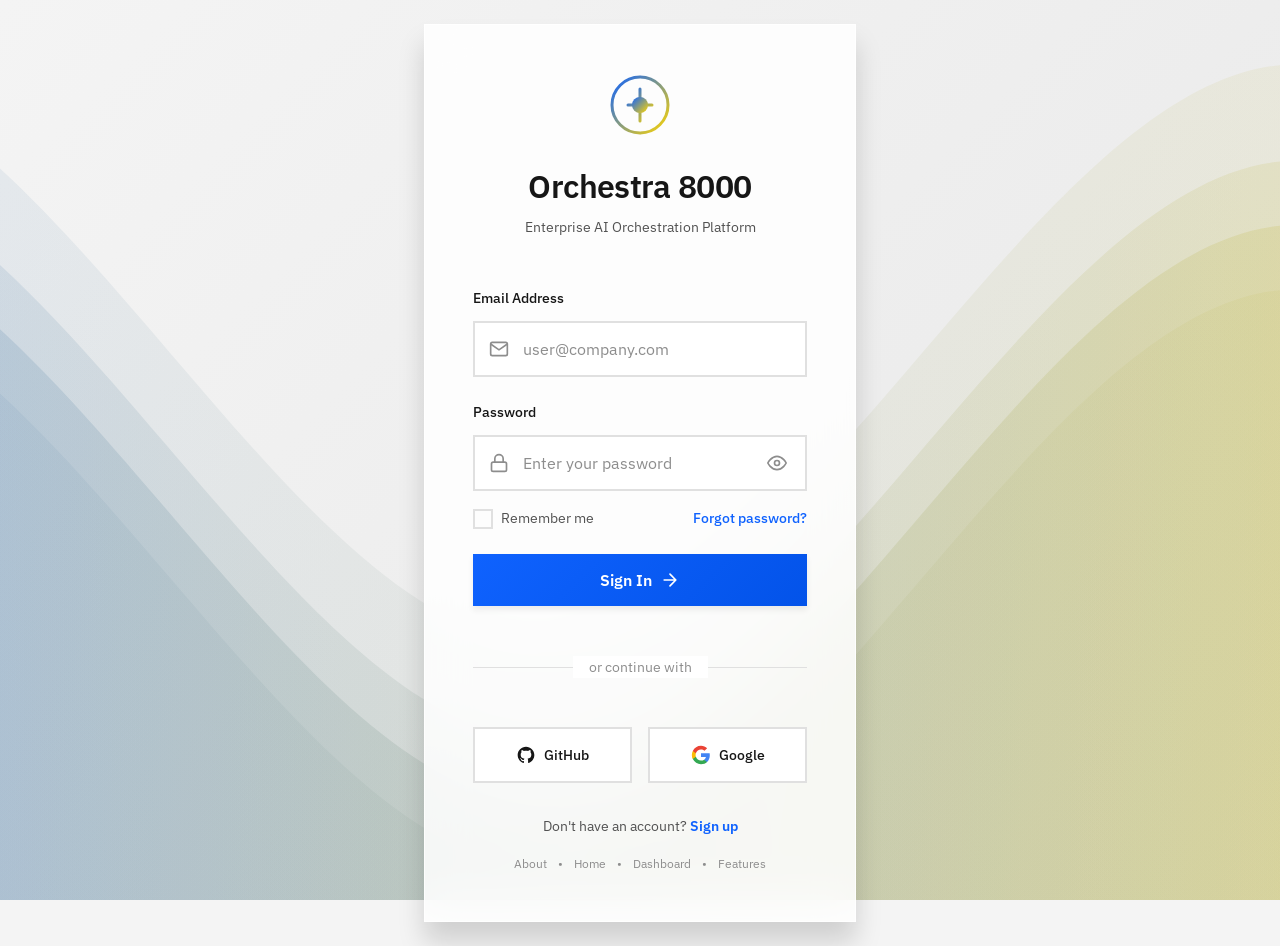
==== commit 3ee29781: "refactor(frontend): minimalist SVG icons, floating bubble UI, full-width dashboard, CPU monitoring" ====
--- a/frontend/index.html
+++ b/frontend/index.html
@@ -10,10 +10,9 @@
     <link href="https://fonts.googleapis.com/css2?family=IBM+Plex+Sans:wght@300;400;500;600;700&display=swap" rel="stylesheet">
 </head>
 <body>
-    <!-- Left Sidebar Navigation -->
     <aside class="sidebar">
         <div class="sidebar-header">
-            <a href="hero.html" class="logo" style="text-decoration: none; color: inherit;">
+            <a href="hero.html" class="logo">
                 <svg width="32" height="32" viewBox="0 0 32 32" fill="none">
                     <circle cx="16" cy="16" r="14" stroke="#0F62FE" stroke-width="2"/>
                     <path d="M16 8 L16 24 M10 16 L22 16" stroke="#0F62FE" stroke-width="2" stroke-linecap="round"/>
@@ -21,7 +20,6 @@
                 <span class="logo-text">Orchestra</span>
             </a>
         </div>
-        
         <nav class="sidebar-nav">
             <a href="#" class="nav-item active" data-tab="dashboard" data-tooltip="Dashboard">
                 <svg width="24" height="24" viewBox="0 0 24 24" fill="none">
@@ -59,111 +57,241 @@
                 </svg>
             </a>
         </nav>
-        
         <div class="sidebar-footer">
-            <a href="#" class="nav-item" data-tooltip="Help">
+            <a href="hero.html" class="nav-item" data-tooltip="Logout">
                 <svg width="24" height="24" viewBox="0 0 24 24" fill="none">
-                    <circle cx="12" cy="12" r="10" stroke="currentColor" stroke-width="2"/>
-                    <path d="M9.09 9a3 3 0 0 1 5.83 1c0 2-3 3-3 3m.08 4h.01" stroke="currentColor" stroke-width="2" stroke-linecap="round"/>
+                    <path d="M9 21H5a2 2 0 0 1-2-2V5a2 2 0 0 1 2-2h4M16 17l5-5-5-5M21 12H9" stroke="currentColor" stroke-width="2" stroke-linecap="round" stroke-linejoin="round"/>
                 </svg>
             </a>
         </div>
     </aside>
 
-    <!-- Main Content Area -->
     <main class="main-content">
-        <!-- Top Bar -->
         <header class="top-bar">
             <div class="page-title-section">
-                <button class="icon-button harmonic-toggle" id="harmonicToggle" style="display: none;">
-                    <svg width="20" height="20" viewBox="0 0 24 24" fill="none">
-                        <circle cx="12" cy="12" r="3" fill="currentColor"/>
-                        <path d="M12 2v4m0 12v4M4.93 4.93l2.83 2.83m8.48 8.48l2.83 2.83M2 12h4m12 0h4M4.93 19.07l2.83-2.83m8.48-8.48l2.83-2.83" stroke="currentColor" stroke-width="2" stroke-linecap="round"/>
-                    </svg>
-                </button>
                 <h1 class="page-title" id="pageTitle">Dashboard</h1>
                 <div class="status-indicator">
                     <div class="status-dot"></div>
                     <span class="status-text">All agents operational</span>
                 </div>
             </div>
-            
             <div class="top-bar-actions">
-                <button class="icon-button">
+                <button class="icon-button" id="notificationBtn">
                     <svg width="20" height="20" viewBox="0 0 24 24" fill="none">
                         <path d="M18 8A6 6 0 0 0 6 8c0 7-3 9-3 9h18s-3-2-3-9M13.73 21a2 2 0 0 1-3.46 0" stroke="currentColor" stroke-width="2" stroke-linecap="round"/>
                     </svg>
+                    <span class="notification-badge">3</span>
                 </button>
                 <div class="user-profile">
-                    <div class="avatar">G</div>
-                    <span class="user-name">Guest User</span>
+                    <div class="avatar" id="userAvatar">D</div>
+                    <span class="user-name" id="userName">Demo User</span>
                 </div>
             </div>
         </header>
 
-        <!-- Tab Content Container -->
         <div class="tab-content-container">
-            <!-- Dashboard Tab -->
+            <!-- ===== DASHBOARD TAB ===== -->
             <div id="dashboardTab" class="tab-pane active">
-                <div class="dashboard-overview">
-                    <!-- Stats Cards -->
-                    <div class="stats-grid">
-                        <div class="stat-card">
-                            <div class="stat-icon">🎯</div>
-                            <div class="stat-content">
-                                <h3 class="stat-value">24</h3>
-                                <p class="stat-label">Active Tasks</p>
-                            </div>
-                        </div>
-                        <div class="stat-card">
-                            <div class="stat-icon">⚡</div>
-                            <div class="stat-content">
-                                <h3 class="stat-value">98%</h3>
-                                <p class="stat-label">Success Rate</p>
-                            </div>
-                        </div>
-                        <div class="stat-card">
-                            <div class="stat-icon">🤖</div>
-                            <div class="stat-content">
-                                <h3 class="stat-value">3</h3>
-                                <p class="stat-label">Models Active</p>
-                            </div>
-                        </div>
-                        <div class="stat-card">
-                            <div class="stat-icon">⏱️</div>
-                            <div class="stat-content">
-                                <h3 class="stat-value">1.2s</h3>
-                                <p class="stat-label">Avg Response</p>
-                            </div>
-                        </div>
-                    </div>
-
-                    <!-- Recent Activity -->
+                <div class="stats-grid">
+                    <div class="stat-card">
+                        <div class="stat-icon">
+                            <svg width="28" height="28" viewBox="0 0 24 24" fill="none" stroke="currentColor" stroke-width="1.5" stroke-linecap="round" stroke-linejoin="round">
+                                <path d="M9 5H7a2 2 0 0 0-2 2v12a2 2 0 0 0 2 2h10a2 2 0 0 0 2-2V7a2 2 0 0 0-2-2h-2"/>
+                                <rect x="9" y="3" width="6" height="4" rx="1"/>
+                            </svg>
+                        </div>
+                        <div class="stat-content">
+                            <h3 class="stat-value" id="statActiveTasks">24</h3>
+                            <p class="stat-label">Active Tasks</p>
+                        </div>
+                    </div>
+                    <div class="stat-card">
+                        <div class="stat-icon">
+                            <svg width="28" height="28" viewBox="0 0 24 24" fill="none" stroke="currentColor" stroke-width="1.5" stroke-linecap="round" stroke-linejoin="round">
+                                <polyline points="22 12 18 12 15 21 9 3 6 12 2 12"/>
+                            </svg>
+                        </div>
+                        <div class="stat-content">
+                            <h3 class="stat-value" id="statSuccessRate">98%</h3>
+                            <p class="stat-label">Success Rate</p>
+                        </div>
+                    </div>
+                    <div class="stat-card">
+                        <div class="stat-icon">
+                            <svg width="28" height="28" viewBox="0 0 24 24" fill="none" stroke="currentColor" stroke-width="1.5" stroke-linecap="round" stroke-linejoin="round">
+                                <rect x="2" y="3" width="20" height="14" rx="2"/>
+                                <line x1="8" y1="21" x2="16" y2="21"/>
+                                <line x1="12" y1="17" x2="12" y2="21"/>
+                                <circle cx="12" cy="10" r="2"/>
+                            </svg>
+                        </div>
+                        <div class="stat-content">
+                            <h3 class="stat-value" id="statModelsActive">3</h3>
+                            <p class="stat-label">Models Active</p>
+                        </div>
+                    </div>
+                    <div class="stat-card">
+                        <div class="stat-icon">
+                            <svg width="28" height="28" viewBox="0 0 24 24" fill="none" stroke="currentColor" stroke-width="1.5" stroke-linecap="round" stroke-linejoin="round">
+                                <circle cx="12" cy="12" r="10"/>
+                                <polyline points="12 6 12 12 16 14"/>
+                            </svg>
+                        </div>
+                        <div class="stat-content">
+                            <h3 class="stat-value" id="statAvgResponse">1.2s</h3>
+                            <p class="stat-label">Avg Response</p>
+                        </div>
+                    </div>
+                </div>
+
+                <div class="dashboard-grid">
                     <section class="panel activity-panel">
                         <div class="panel-header">
                             <h2 class="panel-title">Recent Activity</h2>
                         </div>
                         <div class="panel-content">
-                            <div class="activity-list">
+                            <div class="activity-list" id="activityList">
                                 <div class="activity-item">
-                                    <div class="activity-icon success">✓</div>
+                                    <div class="activity-icon success">
+                                        <svg width="20" height="20" viewBox="0 0 24 24" fill="none" stroke="currentColor" stroke-width="2" stroke-linecap="round" stroke-linejoin="round">
+                                            <polyline points="20 6 9 17 4 12"/>
+                                        </svg>
+                                    </div>
                                     <div class="activity-details">
-                                        <p class="activity-title">Task completed successfully</p>
-                                        <p class="activity-time">2 minutes ago</p>
+                                        <p class="activity-title">Triage completed for WS-042</p>
+                                        <p class="activity-time">1 minute ago</p>
                                     </div>
                                 </div>
                                 <div class="activity-item">
-                                    <div class="activity-icon info">ℹ</div>
+                                    <div class="activity-icon info">
+                                        <svg width="20" height="20" viewBox="0 0 24 24" fill="none" stroke="currentColor" stroke-width="2" stroke-linecap="round" stroke-linejoin="round">
+                                            <circle cx="12" cy="12" r="10"/>
+                                            <line x1="12" y1="16" x2="12" y2="12"/>
+                                            <line x1="12" y1="8" x2="12.01" y2="8"/>
+                                        </svg>
+                                    </div>
                                     <div class="activity-details">
-                                        <p class="activity-title">Model switched to IBM Bob</p>
-                                        <p class="activity-time">5 minutes ago</p>
+                                        <p class="activity-title">Model switched to IBM Bob (watsonx.ai)</p>
+                                        <p class="activity-time">3 minutes ago</p>
                                     </div>
                                 </div>
                                 <div class="activity-item">
-                                    <div class="activity-icon warning">⚠</div>
+                                    <div class="activity-icon warning">
+                                        <svg width="20" height="20" viewBox="0 0 24 24" fill="none" stroke="currentColor" stroke-width="2" stroke-linecap="round" stroke-linejoin="round">
+                                            <path d="M10.29 3.86L1.82 18a2 2 0 0 0 1.71 3h16.94a2 2 0 0 0 1.71-3L13.71 3.86a2 2 0 0 0-3.42 0z"/>
+                                            <line x1="12" y1="9" x2="12" y2="13"/>
+                                            <line x1="12" y1="17" x2="12.01" y2="17"/>
+                                        </svg>
+                                    </div>
                                     <div class="activity-details">
-                                        <p class="activity-title">Human approval required</p>
-                                        <p class="activity-time">8 minutes ago</p>
+                                        <p class="activity-title">Human approval checkpoint triggered</p>
+                                        <p class="activity-time">7 minutes ago</p>
+                                    </div>
+                                </div>
+                            </div>
+                        </div>
+                    </section>
+
+                    <section class="panel quick-orchestration">
+                        <div class="panel-header">
+                            <h2 class="panel-title">
+                                <svg width="20" height="20" viewBox="0 0 24 24" fill="none" stroke="currentColor" stroke-width="1.5" stroke-linecap="round" stroke-linejoin="round">
+                                    <circle cx="12" cy="12" r="10"/>
+                                    <polyline points="12 6 12 12 16 14"/>
+                                </svg>
+                                Provider Status
+                            </h2>
+                        </div>
+                        <div class="panel-content">
+                            <div class="provider-list">
+                                <div class="provider-item healthy">
+                                    <span class="provider-icon">
+                                        <svg width="24" height="24" viewBox="0 0 24 24" fill="none" stroke="currentColor" stroke-width="1.5" stroke-linecap="round" stroke-linejoin="round">
+                                            <rect x="2" y="3" width="20" height="14" rx="2"/>
+                                            <line x1="8" y1="21" x2="16" y2="21"/>
+                                            <line x1="12" y1="17" x2="12" y2="21"/>
+                                        </svg>
+                                    </span>
+                                    <div class="provider-info">
+                                        <p class="provider-name">IBM Bob (watsonx.ai)</p>
+                                        <p class="provider-detail">Granite 4.0 · 145ms avg</p>
+                                    </div>
+                                    <span class="provider-status">Healthy</span>
+                                </div>
+                                <div class="provider-item healthy">
+                                    <span class="provider-icon">
+                                        <svg width="24" height="24" viewBox="0 0 24 24" fill="none" stroke="currentColor" stroke-width="1.5" stroke-linecap="round" stroke-linejoin="round">
+                                            <polygon points="13 2 3 14 12 14 11 22 21 10 12 10 13 2"/>
+                                        </svg>
+                                    </span>
+                                    <div class="provider-info">
+                                        <p class="provider-name">Groq</p>
+                                        <p class="provider-detail">Llama 3.3 70B · 42ms avg</p>
+                                    </div>
+                                    <span class="provider-status">Healthy</span>
+                                </div>
+                                <div class="provider-item healthy">
+                                    <span class="provider-icon">
+                                        <svg width="24" height="24" viewBox="0 0 24 24" fill="none" stroke="currentColor" stroke-width="1.5" stroke-linecap="round" stroke-linejoin="round">
+                                            <rect x="3" y="11" width="18" height="11" rx="2"/>
+                                            <path d="M7 11V7a5 5 0 0 1 10 0v4"/>
+                                        </svg>
+                                    </span>
+                                    <div class="provider-info">
+                                        <p class="provider-name">Ollama</p>
+                                        <p class="provider-detail">Local · 320ms avg</p>
+                                    </div>
+                                    <span class="provider-status">Healthy</span>
+                                </div>
+                            </div>
+                        </div>
+                    </section>
+
+                    <section class="panel mcp-panel">
+                        <div class="panel-header">
+                            <h2 class="panel-title">
+                                <svg width="20" height="20" viewBox="0 0 24 24" fill="none" stroke="currentColor" stroke-width="1.5" stroke-linecap="round" stroke-linejoin="round">
+                                    <path d="M4 19.5A2.5 2.5 0 0 1 6.5 17H20"/>
+                                    <path d="M6.5 2H20v20H6.5A2.5 2.5 0 0 1 4 19.5v-15A2.5 2.5 0 0 1 6.5 2z"/>
+                                </svg>
+                                MCP - Tribal Knowledge
+                            </h2>
+                        </div>
+                        <div class="panel-content">
+                            <div class="mcp-sources">
+                                <div class="mcp-source">
+                                    <span class="mcp-icon">
+                                        <svg width="24" height="24" viewBox="0 0 24 24" fill="none" stroke="currentColor" stroke-width="1.5" stroke-linecap="round" stroke-linejoin="round">
+                                            <path d="M22 19a2 2 0 0 1-2 2H4a2 2 0 0 1-2-2V5a2 2 0 0 1 2-2h5l2 3h9a2 2 0 0 1 2 2z"/>
+                                        </svg>
+                                    </span>
+                                    <div class="mcp-info">
+                                        <p class="mcp-name">Knowledge Base</p>
+                                        <p class="mcp-detail">2,847 docs indexed</p>
+                                    </div>
+                                </div>
+                                <div class="mcp-source">
+                                    <span class="mcp-icon">
+                                        <svg width="24" height="24" viewBox="0 0 24 24" fill="none" stroke="currentColor" stroke-width="1.5" stroke-linecap="round" stroke-linejoin="round">
+                                            <path d="M14.7 6.3a1 1 0 0 0 0 1.4l1.6 1.6a1 1 0 0 0 1.4 0l3.77-3.77a6 6 0 0 1-7.94 7.94l-6.91 6.91a2.12 2.12 0 0 1-3-3l6.91-6.91a6 6 0 0 1 7.94-7.94l-3.76 3.76z"/>
+                                        </svg>
+                                    </span>
+                                    <div class="mcp-info">
+                                        <p class="mcp-name">Runbooks</p>
+                                        <p class="mcp-detail">156 workflows</p>
+                                    </div>
+                                </div>
+                                <div class="mcp-source">
+                                    <span class="mcp-icon">
+                                        <svg width="24" height="24" viewBox="0 0 24 24" fill="none" stroke="currentColor" stroke-width="1.5" stroke-linecap="round" stroke-linejoin="round">
+                                            <line x1="18" y1="20" x2="18" y2="10"/>
+                                            <line x1="12" y1="20" x2="12" y2="4"/>
+                                            <line x1="6" y1="20" x2="6" y2="14"/>
+                                        </svg>
+                                    </span>
+                                    <div class="mcp-info">
+                                        <p class="mcp-name">Incident History</p>
+                                        <p class="mcp-detail">4,203 resolved</p>
                                     </div>
                                 </div>
                             </div>
@@ -172,483 +300,680 @@
                 </div>
             </div>
 
-            <!-- Orchestration Tab -->
+            <!-- ===== ORCHESTRATION TAB ===== -->
             <div id="orchestrationTab" class="tab-pane">
-                <section class="panel plan-panel">
-                    <div class="panel-header">
-                        <h2 class="panel-title">
-                            <svg width="20" height="20" viewBox="0 0 24 24" fill="none">
-                                <path d="M9 5H7a2 2 0 0 0-2 2v12a2 2 0 0 0 2 2h10a2 2 0 0 0 2-2V7a2 2 0 0 0-2-2h-2M9 5a2 2 0 0 0 2 2h2a2 2 0 0 0 2-2M9 5a2 2 0 0 1 2-2h2a2 2 0 0 1 2 2" stroke="currentColor" stroke-width="2"/>
-                            </svg>
-                            Plan Mode
-                        </h2>
-                        <button class="expand-button">
-                            <svg width="16" height="16" viewBox="0 0 24 24" fill="none">
-                                <path d="M19 9l-7 7-7-7" stroke="currentColor" stroke-width="2" stroke-linecap="round"/>
-                            </svg>
-                        </button>
-                    </div>
-                    <div class="panel-content">
-                        <div class="reasoning-tree">
-                            <div class="tree-node expanded">
-                                <div class="node-header">
-                                    <span class="node-icon">📋</span>
-                                    <span class="node-label">Task Analysis</span>
-                                    <span class="node-status completed">✓</span>
-                                </div>
-                                <div class="node-children">
-                                    <div class="tree-node expanded">
-                                        <div class="node-header">
-                                            <span class="node-icon">🔍</span>
-                                            <span class="node-label">Requirements Extraction</span>
-                                            <span class="node-status completed">✓</span>
-                                        </div>
-                                    </div>
-                                    <div class="tree-node active">
-                                        <div class="node-header">
-                                            <span class="node-icon">🎯</span>
-                                            <span class="node-label">Strategy Selection</span>
-                                            <span class="node-status pending">⟳</span>
-                                        </div>
-                                        <div class="node-children">
-                                            <div class="tree-node">
-                                                <div class="node-header">
-                                                    <span class="node-icon">⚡</span>
-                                                    <span class="node-label">Model Routing</span>
-                                                    <span class="node-status pending">○</span>
+                <div class="orchestration-grid">
+                    <section class="panel plan-panel">
+                        <div class="panel-header">
+                            <h2 class="panel-title">
+                                <svg width="20" height="20" viewBox="0 0 24 24" fill="none">
+                                    <path d="M9 5H7a2 2 0 0 0-2 2v12a2 2 0 0 0 2 2h10a2 2 0 0 0 2-2V7a2 2 0 0 0-2-2h-2M9 5a2 2 0 0 0 2 2h2a2 2 0 0 0 2-2M9 5a2 2 0 0 1 2-2h2a2 2 0 0 1 2 2" stroke="currentColor" stroke-width="2"/>
+                                </svg>
+                                Plan Mode
+                            </h2>
+                        </div>
+                        <div class="panel-content">
+                            <div class="reasoning-tree">
+                                <div class="tree-node expanded">
+                                    <div class="node-header">
+                                        <span class="node-icon">
+                                            <svg width="18" height="18" viewBox="0 0 24 24" fill="none" stroke="currentColor" stroke-width="1.5" stroke-linecap="round" stroke-linejoin="round">
+                                                <path d="M14 2H6a2 2 0 0 0-2 2v16a2 2 0 0 0 2 2h12a2 2 0 0 0 2-2V8z"/>
+                                                <polyline points="14 2 14 8 20 8"/>
+                                                <line x1="16" y1="13" x2="8" y2="13"/>
+                                                <line x1="16" y1="17" x2="8" y2="17"/>
+                                                <polyline points="10 9 9 9 8 9"/>
+                                            </svg>
+                                        </span>
+                                        <span class="node-label">Task Analysis</span>
+                                        <span class="node-status completed">
+                                            <svg width="14" height="14" viewBox="0 0 24 24" fill="none" stroke="currentColor" stroke-width="2.5" stroke-linecap="round" stroke-linejoin="round">
+                                                <polyline points="20 6 9 17 4 12"/>
+                                            </svg>
+                                        </span>
+                                    </div>
+                                    <div class="node-children">
+                                        <div class="tree-node expanded">
+                                            <div class="node-header">
+                                                <span class="node-icon">
+                                                    <svg width="18" height="18" viewBox="0 0 24 24" fill="none" stroke="currentColor" stroke-width="1.5" stroke-linecap="round" stroke-linejoin="round">
+                                                        <circle cx="11" cy="11" r="8"/>
+                                                        <line x1="21" y1="21" x2="16.65" y2="16.65"/>
+                                                    </svg>
+                                                </span>
+                                                <span class="node-label">Requirements Extraction</span>
+                                                <span class="node-status completed">
+                                                    <svg width="14" height="14" viewBox="0 0 24 24" fill="none" stroke="currentColor" stroke-width="2.5" stroke-linecap="round" stroke-linejoin="round">
+                                                        <polyline points="20 6 9 17 4 12"/>
+                                                    </svg>
+                                                </span>
+                                            </div>
+                                        </div>
+                                        <div class="tree-node active">
+                                            <div class="node-header">
+                                                <span class="node-icon">
+                                                    <svg width="18" height="18" viewBox="0 0 24 24" fill="none" stroke="currentColor" stroke-width="1.5" stroke-linecap="round" stroke-linejoin="round">
+                                                        <circle cx="12" cy="12" r="10"/>
+                                                        <circle cx="12" cy="12" r="6"/>
+                                                        <circle cx="12" cy="12" r="2"/>
+                                                    </svg>
+                                                </span>
+                                                <span class="node-label">Strategy Selection</span>
+                                                <span class="node-status pending">
+                                                    <svg width="14" height="14" viewBox="0 0 24 24" fill="none" stroke="currentColor" stroke-width="2.5" stroke-linecap="round">
+                                                        <line x1="12" y1="2" x2="12" y2="6"/>
+                                                        <line x1="12" y1="18" x2="12" y2="22"/>
+                                                        <line x1="4.93" y1="4.93" x2="7.76" y2="7.76"/>
+                                                        <line x1="16.24" y1="16.24" x2="19.07" y2="19.07"/>
+                                                        <line x1="2" y1="12" x2="6" y2="12"/>
+                                                        <line x1="18" y1="12" x2="22" y2="12"/>
+                                                    </svg>
+                                                </span>
+                                            </div>
+                                            <div class="node-children">
+                                                <div class="tree-node">
+                                                    <div class="node-header">
+                                                        <span class="node-icon">
+                                                            <svg width="18" height="18" viewBox="0 0 24 24" fill="none" stroke="currentColor" stroke-width="1.5" stroke-linecap="round" stroke-linejoin="round">
+                                                                <polygon points="13 2 3 14 12 14 11 22 21 10 12 10 13 2"/>
+                                                            </svg>
+                                                        </span>
+                                                        <span class="node-label">Model Routing</span>
+                                                        <span class="node-status pending">
+                                                            <svg width="14" height="14" viewBox="0 0 24 24" fill="none" stroke="currentColor" stroke-width="2.5">
+                                                                <circle cx="12" cy="12" r="10"/>
+                                                            </svg>
+                                                        </span>
+                                                    </div>
                                                 </div>
                                             </div>
                                         </div>
-                                    </div>
-                                    <div class="tree-node checkpoint">
-                                        <div class="node-header">
-                                            <span class="node-icon">✋</span>
-                                            <span class="node-label">Human Approval Required</span>
-                                            <button class="approve-button">Approve</button>
-                                        </div>
-                                    </div>
-                                </div>
-                            </div>
-                        </div>
-                    </div>
-                </section>
-
-                <section class="panel orchestration-panel">
-                    <div class="panel-header">
-                        <h2 class="panel-title">
-                            <svg width="20" height="20" viewBox="0 0 24 24" fill="none">
-                                <circle cx="12" cy="12" r="10" stroke="currentColor" stroke-width="2"/>
-                                <path d="M12 6v6l4 2" stroke="currentColor" stroke-width="2" stroke-linecap="round"/>
-                            </svg>
-                            Orchestration Flow
-                        </h2>
-                        <div class="flow-controls">
-                            <button class="control-button">
-                                <svg width="16" height="16" viewBox="0 0 24 24" fill="none">
-                                    <polygon points="5 3 19 12 5 21 5 3" fill="currentColor"/>
+                                        <div class="tree-node checkpoint">
+                                            <div class="node-header">
+                                                <span class="node-icon">
+                                                    <svg width="18" height="18" viewBox="0 0 24 24" fill="none" stroke="currentColor" stroke-width="1.5" stroke-linecap="round" stroke-linejoin="round">
+                                                        <path d="M18 8A6 6 0 0 0 6 8c0 7-3 9-3 9h18s-3-2-3-9"/>
+                                                        <path d="M13.73 21a2 2 0 0 1-3.46 0"/>
+                                                    </svg>
+                                                </span>
+                                                <span class="node-label">Human Approval</span>
+                                                <button class="approve-button" id="approveBtn">Approve</button>
+                                            </div>
+                                        </div>
+                                    </div>
+                                </div>
+                            </div>
+                        </div>
+                    </section>
+
+                    <section class="panel orchestration-panel">
+                        <div class="panel-header">
+                            <h2 class="panel-title">
+                                <svg width="20" height="20" viewBox="0 0 24 24" fill="none">
+                                    <circle cx="12" cy="12" r="10" stroke="currentColor" stroke-width="2"/>
+                                    <path d="M12 6v6l4 2" stroke="currentColor" stroke-width="2" stroke-linecap="round"/>
                                 </svg>
-                            </button>
-                            <button class="control-button">
-                                <svg width="16" height="16" viewBox="0 0 24 24" fill="none">
-                                    <rect x="6" y="4" width="4" height="16" fill="currentColor"/>
-                                    <rect x="14" y="4" width="4" height="16" fill="currentColor"/>
+                                Orchestration Flow
+                            </h2>
+                            <div class="flow-controls">
+                                <button class="control-button" id="flowPlay">
+                                    <svg width="16" height="16" viewBox="0 0 24 24" fill="none">
+                                        <polygon points="5 3 19 12 5 21 5 3" fill="currentColor"/>
+                                    </svg>
+                                </button>
+                                <button class="control-button" id="flowPause">
+                                    <svg width="16" height="16" viewBox="0 0 24 24" fill="none">
+                                        <rect x="6" y="4" width="4" height="16" fill="currentColor"/>
+                                        <rect x="14" y="4" width="4" height="16" fill="currentColor"/>
+                                    </svg>
+                                </button>
+                            </div>
+                        </div>
+                        <div class="panel-content">
+                            <div class="flow-canvas">
+                                <div class="flow-nodes">
+                                    <div class="flow-node completed">
+                                        <div class="node-icon-wrapper">
+                                            <svg width="28" height="28" viewBox="0 0 24 24" fill="none">
+                                                <path d="M9 5H7a2 2 0 0 0-2 2v12a2 2 0 0 0 2 2h10a2 2 0 0 0 2-2V7a2 2 0 0 0-2-2h-2" stroke="currentColor" stroke-width="2"/>
+                                                <path d="M9 12l2 2 4-4" stroke="currentColor" stroke-width="2" stroke-linecap="round"/>
+                                            </svg>
+                                        </div>
+                                        <span class="node-label">Task</span>
+                                    </div>
+                                    <div class="flow-line"></div>
+                                    <div class="flow-node active">
+                                        <div class="node-icon-wrapper">
+                                            <svg width="28" height="28" viewBox="0 0 24 24" fill="none">
+                                                <path d="M12 2L2 7l10 5 10-5-10-5zM2 17l10 5 10-5M2 12l10 5 10-5" stroke="currentColor" stroke-width="2"/>
+                                            </svg>
+                                        </div>
+                                        <span class="node-label">Plan</span>
+                                        <div class="node-pulse"></div>
+                                    </div>
+                                    <div class="flow-line"></div>
+                                    <div class="flow-node">
+                                        <div class="node-icon-wrapper">
+                                            <svg width="28" height="28" viewBox="0 0 24 24" fill="none">
+                                                <polygon points="13 2 3 14 12 14 11 22 21 10 12 10 13 2" stroke="currentColor" stroke-width="2"/>
+                                            </svg>
+                                        </div>
+                                        <span class="node-label">Route</span>
+                                    </div>
+                                    <div class="flow-line"></div>
+                                    <div class="flow-node">
+                                        <div class="node-icon-wrapper">
+                                            <svg width="28" height="28" viewBox="0 0 24 24" fill="none">
+                                                <polygon points="13 2 3 14 12 14 11 22 21 10 12 10 13 2" stroke="currentColor" stroke-width="2"/>
+                                            </svg>
+                                        </div>
+                                        <span class="node-label">Execute</span>
+                                    </div>
+                                    <div class="flow-line"></div>
+                                    <div class="flow-node">
+                                        <div class="node-icon-wrapper">
+                                            <svg width="28" height="28" viewBox="0 0 24 24" fill="none">
+                                                <path d="M22 11.08V12a10 10 0 1 1-5.93-9.14" stroke="currentColor" stroke-width="2"/>
+                                                <polyline points="22 4 12 14.01 9 11.01" stroke="currentColor" stroke-width="2"/>
+                                            </svg>
+                                        </div>
+                                        <span class="node-label">Validate</span>
+                                    </div>
+                                </div>
+                            </div>
+                        </div>
+                    </section>
+
+                    <section class="panel trace-panel">
+                        <div class="panel-header">
+                            <h2 class="panel-title">
+                                <svg width="20" height="20" viewBox="0 0 24 24" fill="none">
+                                    <polyline points="4 17 10 11 4 5" stroke="currentColor" stroke-width="2"/>
+                                    <line x1="12" y1="19" x2="20" y2="19" stroke="currentColor" stroke-width="2"/>
                                 </svg>
-                            </button>
-                        </div>
-                    </div>
-                    <div class="panel-content">
-                        <div class="flow-canvas">
-                            <svg class="flow-connections" width="100%" height="100%">
-                                <defs>
-                                    <linearGradient id="flowGradient" x1="0%" y1="0%" x2="100%" y2="0%">
-                                        <stop offset="0%" style="stop-color:#0F62FE;stop-opacity:1" />
-                                        <stop offset="100%" style="stop-color:#FFD600;stop-opacity:1" />
-                                    </linearGradient>
-                                    <filter id="glow">
-                                        <feGaussianBlur stdDeviation="3" result="coloredBlur"/>
-                                        <feMerge>
-                                            <feMergeNode in="coloredBlur"/>
-                                            <feMergeNode in="SourceGraphic"/>
-                                        </feMerge>
-                                    </filter>
-                                </defs>
-                                <path class="flow-line active" d="M 120 80 L 280 80" stroke="url(#flowGradient)" stroke-width="3" fill="none" filter="url(#glow)"/>
-                                <path class="flow-line active" d="M 440 80 L 600 80" stroke="url(#flowGradient)" stroke-width="3" fill="none" filter="url(#glow)"/>
-                            </svg>
-                            <div class="flow-nodes">
-                                <div class="flow-node completed" style="left: 20px;">
-                                    <div class="node-icon-wrapper">
-                                        <svg width="32" height="32" viewBox="0 0 24 24" fill="none">
-                                            <path d="M9 5H7a2 2 0 0 0-2 2v12a2 2 0 0 0 2 2h10a2 2 0 0 0 2-2V7a2 2 0 0 0-2-2h-2" stroke="currentColor" stroke-width="2"/>
-                                            <path d="M9 12l2 2 4-4" stroke="currentColor" stroke-width="2" stroke-linecap="round"/>
-                                        </svg>
-                                    </div>
-                                    <span class="node-label">Task</span>
-                                    <div class="node-status-badge">✓</div>
-                                </div>
-                                <div class="flow-node active" style="left: 180px;">
-                                    <div class="node-icon-wrapper">
-                                        <svg width="32" height="32" viewBox="0 0 24 24" fill="none">
-                                            <path d="M12 2L2 7l10 5 10-5-10-5zM2 17l10 5 10-5M2 12l10 5 10-5" stroke="currentColor" stroke-width="2" stroke-linecap="round" stroke-linejoin="round"/>
-                                        </svg>
-                                    </div>
-                                    <span class="node-label">Plan</span>
-                                    <div class="node-pulse"></div>
-                                </div>
-                                <div class="flow-node" style="left: 340px;">
-                                    <div class="node-icon-wrapper">
-                                        <svg width="32" height="32" viewBox="0 0 24 24" fill="none">
-                                            <polygon points="13 2 3 14 12 14 11 22 21 10 12 10 13 2" stroke="currentColor" stroke-width="2" stroke-linecap="round" stroke-linejoin="round"/>
-                                        </svg>
-                                    </div>
-                                    <span class="node-label">Execution</span>
-                                </div>
-                                <div class="flow-node" style="left: 500px;">
-                                    <div class="node-icon-wrapper">
-                                        <svg width="32" height="32" viewBox="0 0 24 24" fill="none">
-                                            <path d="M22 11.08V12a10 10 0 1 1-5.93-9.14" stroke="currentColor" stroke-width="2" stroke-linecap="round" stroke-linejoin="round"/>
-                                            <polyline points="22 4 12 14.01 9 11.01" stroke="currentColor" stroke-width="2" stroke-linecap="round" stroke-linejoin="round"/>
-                                        </svg>
-                                    </div>
-                                    <span class="node-label">Validation</span>
-                                </div>
-                            </div>
-                        </div>
-                    </div>
-                </section>
-
-                <section class="panel trace-panel">
-                    <div class="panel-header">
-                        <h2 class="panel-title">
-                            <svg width="20" height="20" viewBox="0 0 24 24" fill="none">
-                                <polyline points="4 17 10 11 4 5" stroke="currentColor" stroke-width="2" stroke-linecap="round" stroke-linejoin="round"/>
-                                <line x1="12" y1="19" x2="20" y2="19" stroke="currentColor" stroke-width="2" stroke-linecap="round"/>
-                            </svg>
-                            BobShell - Execution Trace
-                        </h2>
-                        <div class="trace-controls">
-                            <button class="trace-button">Clear</button>
-                            <button class="trace-button">Export</button>
-                        </div>
-                    </div>
-                    <div class="panel-content">
-                        <div class="terminal">
-                            <div class="terminal-line">
-                                <span class="timestamp">[23:36:12]</span>
-                                <span class="log-level info">INFO</span>
-                                <span class="log-message">Orchestration session initialized</span>
-                            </div>
-                            <div class="terminal-line">
-                                <span class="timestamp">[23:36:13]</span>
-                                <span class="log-level success">SUCCESS</span>
-                                <span class="log-message">Task analysis completed - 3 steps identified</span>
-                            </div>
-                            <div class="terminal-line">
-                                <span class="timestamp">[23:36:14]</span>
-                                <span class="log-level info">INFO</span>
-                                <span class="log-message">Routing to IBM Bob (watsonx.ai) - confidence: 0.94</span>
-                            </div>
-                            <div class="terminal-line active">
-                                <span class="timestamp">[23:36:15]</span>
-                                <span class="log-level warning">PENDING</span>
-                                <span class="log-message">Awaiting human approval for strategy execution...</span>
-                                <span class="cursor-blink">_</span>
-                            </div>
-                        </div>
-                    </div>
-                </section>
-            </div>
-
-            <!-- Models Tab -->
+                                BobShell - Execution Trace
+                            </h2>
+                            <div class="trace-controls">
+                                <button class="trace-button" id="clearTerminal">Clear</button>
+                                <button class="trace-button" id="exportTerminal">Export</button>
+                            </div>
+                        </div>
+                        <div class="panel-content">
+                            <div class="terminal" id="terminal"></div>
+                        </div>
+                    </section>
+                </div>
+            </div>
+
+            <!-- ===== MODELS TAB ===== -->
             <div id="modelsTab" class="tab-pane">
-                <section class="panel model-panel full-width">
-                    <div class="panel-header">
-                        <h2 class="panel-title">
-                            <svg width="20" height="20" viewBox="0 0 24 24" fill="none">
-                                <path d="M12 2L2 7l10 5 10-5-10-5z" stroke="currentColor" stroke-width="2" stroke-linecap="round" stroke-linejoin="round"/>
-                                <path d="M2 17l10 5 10-5" stroke="currentColor" stroke-width="2" stroke-linecap="round" stroke-linejoin="round"/>
-                                <path d="M2 12l10 5 10-5" stroke="currentColor" stroke-width="2" stroke-linecap="round" stroke-linejoin="round"/>
-                            </svg>
-                            AI Model Management
-                        </h2>
-                    </div>
-                    <div class="panel-content">
-                        <div class="model-list">
-                            <div class="model-card active">
-                                <div class="model-header">
-                                    <div class="model-icon">🤖</div>
-                                    <div class="model-info">
-                                        <h3 class="model-name">IBM Bob</h3>
-                                        <span class="model-type">watsonx.ai</span>
-                                    </div>
-                                    <div class="model-status active-badge">Active</div>
-                                </div>
-                                <div class="model-metrics">
-                                    <div class="metric">
-                                        <span class="metric-label">Cost</span>
-                                        <div class="metric-bar">
-                                            <div class="metric-fill" style="width: 45%; background: #0F62FE;"></div>
-                                        </div>
-                                        <span class="metric-value">$$</span>
-                                    </div>
-                                    <div class="metric">
-                                        <span class="metric-label">Speed</span>
-                                        <div class="metric-bar">
-                                            <div class="metric-fill" style="width: 85%; background: #FFD600;"></div>
-                                        </div>
-                                        <span class="metric-value">Fast</span>
-                                    </div>
-                                    <div class="metric">
-                                        <span class="metric-label">Trust</span>
-                                        <div class="metric-bar">
-                                            <div class="metric-fill" style="width: 95%; background: #24A148;"></div>
-                                        </div>
-                                        <span class="metric-value">High</span>
-                                    </div>
-                                </div>
-                            </div>
-
-                            <div class="model-card">
-                                <div class="model-header">
-                                    <div class="model-icon">⚡</div>
-                                    <div class="model-info">
-                                        <h3 class="model-name">Groq</h3>
-                                        <span class="model-type">LLaMA 3.1</span>
-                                    </div>
-                                </div>
-                                <div class="model-metrics">
-                                    <div class="metric">
-                                        <span class="metric-label">Cost</span>
-                                        <div class="metric-bar">
-                                            <div class="metric-fill" style="width: 25%; background: #0F62FE;"></div>
-                                        </div>
-                                        <span class="metric-value">$</span>
-                                    </div>
-                                    <div class="metric">
-                                        <span class="metric-label">Speed</span>
-                                        <div class="metric-bar">
-                                            <div class="metric-fill" style="width: 98%; background: #FFD600;"></div>
-                                        </div>
-                                        <span class="metric-value">Ultra</span>
-                                    </div>
-                                    <div class="metric">
-                                        <span class="metric-label">Trust</span>
-                                        <div class="metric-bar">
-                                            <div class="metric-fill" style="width: 75%; background: #24A148;"></div>
-                                        </div>
-                                        <span class="metric-value">Good</span>
-                                    </div>
-                                </div>
-                            </div>
-
-                            <div class="model-card">
-                                <div class="model-header">
-                                    <div class="model-icon">🦙</div>
-                                    <div class="model-info">
-                                        <h3 class="model-name">Ollama</h3>
-                                        <span class="model-type">Local</span>
-                                    </div>
-                                </div>
-                                <div class="model-metrics">
-                                    <div class="metric">
-                                        <span class="metric-label">Cost</span>
-                                        <div class="metric-bar">
-                                            <div class="metric-fill" style="width: 5%; background: #0F62FE;"></div>
-                                        </div>
-                                        <span class="metric-value">Free</span>
-                                    </div>
-                                    <div class="metric">
-                                        <span class="metric-label">Speed</span>
-                                        <div class="metric-bar">
-                                            <div class="metric-fill" style="width: 60%; background: #FFD600;"></div>
-                                        </div>
-                                        <span class="metric-value">Med</span>
-                                    </div>
-                                    <div class="metric">
-                                        <span class="metric-label">Trust</span>
-                                        <div class="metric-bar">
-                                            <div class="metric-fill" style="width: 100%; background: #24A148;"></div>
-                                        </div>
-                                        <span class="metric-value">Max</span>
-                                    </div>
-                                </div>
-                            </div>
-                        </div>
-                    </div>
-                </section>
-            </div>
-
-            <!-- Analytics Tab -->
+                <div class="models-grid">
+                    <section class="panel system-monitoring">
+                        <div class="panel-header">
+                            <h2 class="panel-title">
+                                <svg width="20" height="20" viewBox="0 0 24 24" fill="none">
+                                    <rect x="2" y="3" width="20" height="14" rx="2" stroke="currentColor" stroke-width="2"/>
+                                    <line x1="8" y1="21" x2="16" y2="21" stroke="currentColor" stroke-width="2"/>
+                                    <line x1="12" y1="17" x2="12" y2="21" stroke="currentColor" stroke-width="2"/>
+                                </svg>
+                                System Monitoring
+                            </h2>
+                            <span class="monitor-live">● Live</span>
+                        </div>
+                        <div class="panel-content">
+                            <div class="monitor-grid">
+                                <div class="monitor-card">
+                                    <div class="monitor-header">
+                                        <span class="monitor-label">CPU Usage</span>
+                                        <span class="monitor-value" id="cpuValue">42%</span>
+                                    </div>
+                                    <div class="monitor-bar">
+                                        <div class="monitor-fill" id="cpuBar" style="width: 42%;"></div>
+                                    </div>
+                                    <div class="monitor-detail">4 cores · 3.2 GHz</div>
+                                </div>
+                                <div class="monitor-card">
+                                    <div class="monitor-header">
+                                        <span class="monitor-label">Memory</span>
+                                        <span class="monitor-value" id="memValue">6.2 GB</span>
+                                    </div>
+                                    <div class="monitor-bar">
+                                        <div class="monitor-fill" id="memBar" style="width: 78%;"></div>
+                                    </div>
+                                    <div class="monitor-detail">8 GB total</div>
+                                </div>
+                                <div class="monitor-card">
+                                    <div class="monitor-header">
+                                        <span class="monitor-label">Network I/O</span>
+                                        <span class="monitor-value" id="netValue">1.4 MB/s</span>
+                                    </div>
+                                    <div class="monitor-bar">
+                                        <div class="monitor-fill" id="netBar" style="width: 35%;"></div>
+                                    </div>
+                                    <div class="monitor-detail">↑ 820 KB/s · ↓ 580 KB/s</div>
+                                </div>
+                                <div class="monitor-card">
+                                    <div class="monitor-header">
+                                        <span class="monitor-label">Disk I/O</span>
+                                        <span class="monitor-value" id="diskValue">120 MB/s</span>
+                                    </div>
+                                    <div class="monitor-bar">
+                                        <div class="monitor-fill" id="diskBar" style="width: 24%;"></div>
+                                    </div>
+                                    <div class="monitor-detail">SSD · 256 GB used</div>
+                                </div>
+                            </div>
+                        </div>
+                    </section>
+
+                    <section class="panel model-routing-panel">
+                        <div class="panel-header">
+                            <h2 class="panel-title">
+                                <svg width="20" height="20" viewBox="0 0 24 24" fill="none">
+                                    <path d="M12 2L2 7l10 5 10-5-10-5z" stroke="currentColor" stroke-width="2"/>
+                                    <path d="M2 17l10 5 10-5" stroke="currentColor" stroke-width="2"/>
+                                    <path d="M2 12l10 5 10-5" stroke="currentColor" stroke-width="2"/>
+                                </svg>
+                                Provider Orchestration
+                            </h2>
+                        </div>
+                        <div class="panel-content">
+                            <div class="model-cards-grid">
+                                <div class="model-card" data-model="watsonx">
+                                    <div class="model-card-header">
+                                        <span class="model-card-icon">
+                                            <svg width="32" height="32" viewBox="0 0 24 24" fill="none" stroke="currentColor" stroke-width="1.5" stroke-linecap="round" stroke-linejoin="round">
+                                                <rect x="2" y="3" width="20" height="14" rx="2"/>
+                                                <line x1="8" y1="21" x2="16" y2="21"/>
+                                                <line x1="12" y1="17" x2="12" y2="21"/>
+                                            </svg>
+                                        </span>
+                                        <div class="model-card-info">
+                                            <h3 class="model-card-name">IBM Bob</h3>
+                                            <span class="model-card-type">watsonx.ai · Granite 4.0</span>
+                                        </div>
+                                        <span class="model-card-badge active">Active</span>
+                                    </div>
+                                    <div class="model-card-metrics">
+                                        <div class="model-metric">
+                                            <span class="model-metric-label">Cost</span>
+                                            <div class="model-metric-bar"><div class="model-metric-fill" style="width: 45%"></div></div>
+                                            <span class="model-metric-value">$$</span>
+                                        </div>
+                                        <div class="model-metric">
+                                            <span class="model-metric-label">Speed</span>
+                                            <div class="model-metric-bar"><div class="model-metric-fill" style="width: 85%"></div></div>
+                                            <span class="model-metric-value">145ms</span>
+                                        </div>
+                                        <div class="model-metric">
+                                            <span class="model-metric-label">Trust</span>
+                                            <div class="model-metric-bar"><div class="model-metric-fill" style="width: 95%"></div></div>
+                                            <span class="model-metric-value">High</span>
+                                        </div>
+                                        <div class="model-metric">
+                                            <span class="model-metric-label">Uptime</span>
+                                            <div class="model-metric-bar"><div class="model-metric-fill" style="width: 99.9%"></div></div>
+                                            <span class="model-metric-value">99.9%</span>
+                                        </div>
+                                    </div>
+                                    <div class="model-card-footer">
+                                        <span class="model-card-requests">1,247 requests today</span>
+                                        <span class="model-card-latency">p99: 280ms</span>
+                                    </div>
+                                </div>
+
+                                <div class="model-card" data-model="groq">
+                                    <div class="model-card-header">
+                                        <span class="model-card-icon">
+                                            <svg width="32" height="32" viewBox="0 0 24 24" fill="none" stroke="currentColor" stroke-width="1.5" stroke-linecap="round" stroke-linejoin="round">
+                                                <polygon points="13 2 3 14 12 14 11 22 21 10 12 10 13 2"/>
+                                            </svg>
+                                        </span>
+                                        <div class="model-card-info">
+                                            <h3 class="model-card-name">Groq</h3>
+                                            <span class="model-card-type">LPU · Llama 3.3 70B</span>
+                                        </div>
+                                    </div>
+                                    <div class="model-card-metrics">
+                                        <div class="model-metric">
+                                            <span class="model-metric-label">Cost</span>
+                                            <div class="model-metric-bar"><div class="model-metric-fill" style="width: 25%"></div></div>
+                                            <span class="model-metric-value">$</span>
+                                        </div>
+                                        <div class="model-metric">
+                                            <span class="model-metric-label">Speed</span>
+                                            <div class="model-metric-bar"><div class="model-metric-fill" style="width: 98%"></div></div>
+                                            <span class="model-metric-value">42ms</span>
+                                        </div>
+                                        <div class="model-metric">
+                                            <span class="model-metric-label">Trust</span>
+                                            <div class="model-metric-bar"><div class="model-metric-fill" style="width: 75%"></div></div>
+                                            <span class="model-metric-value">Good</span>
+                                        </div>
+                                        <div class="model-metric">
+                                            <span class="model-metric-label">Uptime</span>
+                                            <div class="model-metric-bar"><div class="model-metric-fill" style="width: 99.7%"></div></div>
+                                            <span class="model-metric-value">99.7%</span>
+                                        </div>
+                                    </div>
+                                    <div class="model-card-footer">
+                                        <span class="model-card-requests">892 requests today</span>
+                                        <span class="model-card-latency">p99: 95ms</span>
+                                    </div>
+                                </div>
+
+                                <div class="model-card" data-model="ollama">
+                                    <div class="model-card-header">
+                                        <span class="model-card-icon">
+                                            <svg width="32" height="32" viewBox="0 0 24 24" fill="none" stroke="currentColor" stroke-width="1.5" stroke-linecap="round" stroke-linejoin="round">
+                                                <rect x="3" y="11" width="18" height="11" rx="2"/>
+                                                <path d="M7 11V7a5 5 0 0 1 10 0v4"/>
+                                            </svg>
+                                        </span>
+                                        <div class="model-card-info">
+                                            <h3 class="model-card-name">Ollama</h3>
+                                            <span class="model-card-type">Local · Llama 3.1 8B</span>
+                                        </div>
+                                    </div>
+                                    <div class="model-card-metrics">
+                                        <div class="model-metric">
+                                            <span class="model-metric-label">Cost</span>
+                                            <div class="model-metric-bar"><div class="model-metric-fill" style="width: 5%"></div></div>
+                                            <span class="model-metric-value">Free</span>
+                                        </div>
+                                        <div class="model-metric">
+                                            <span class="model-metric-label">Speed</span>
+                                            <div class="model-metric-bar"><div class="model-metric-fill" style="width: 60%"></div></div>
+                                            <span class="model-metric-value">320ms</span>
+                                        </div>
+                                        <div class="model-metric">
+                                            <span class="model-metric-label">Trust</span>
+                                            <div class="model-metric-bar"><div class="model-metric-fill" style="width: 100%"></div></div>
+                                            <span class="model-metric-value">Max</span>
+                                        </div>
+                                        <div class="model-metric">
+                                            <span class="model-metric-label">Uptime</span>
+                                            <div class="model-metric-bar"><div class="model-metric-fill" style="width: 100%"></div></div>
+                                            <span class="model-metric-value">100%</span>
+                                        </div>
+                                    </div>
+                                    <div class="model-card-footer">
+                                        <span class="model-card-requests">438 requests today</span>
+                                        <span class="model-card-latency">p99: 510ms</span>
+                                    </div>
+                                </div>
+                            </div>
+                        </div>
+                    </section>
+
+                    <section class="panel workflow-automation">
+                        <div class="panel-header">
+                            <h2 class="panel-title">
+                                <svg width="20" height="20" viewBox="0 0 24 24" fill="none">
+                                    <rect x="3" y="3" width="18" height="18" rx="2" stroke="currentColor" stroke-width="2"/>
+                                    <path d="M3 9h18M9 21V9" stroke="currentColor" stroke-width="2"/>
+                                </svg>
+                                watsonx Orchestrate - Skills
+                            </h2>
+                        </div>
+                        <div class="panel-content">
+                            <div class="skills-list">
+                                <div class="skill-item">
+                                    <span class="skill-icon">
+                                        <svg width="24" height="24" viewBox="0 0 24 24" fill="none" stroke="currentColor" stroke-width="1.5" stroke-linecap="round" stroke-linejoin="round">
+                                            <path d="M9 5H7a2 2 0 0 0-2 2v12a2 2 0 0 0 2 2h10a2 2 0 0 0 2-2V7a2 2 0 0 0-2-2h-2"/>
+                                            <rect x="9" y="3" width="6" height="4" rx="1"/>
+                                            <line x1="9" y1="12" x2="15" y2="12"/>
+                                            <line x1="9" y1="16" x2="13" y2="16"/>
+                                        </svg>
+                                    </span>
+                                    <div class="skill-info">
+                                        <p class="skill-name">Create Jira Ticket</p>
+                                        <p class="skill-detail">Auto-creates tickets from triage results</p>
+                                    </div>
+                                    <span class="skill-status enabled">Enabled</span>
+                                </div>
+                                <div class="skill-item">
+                                    <span class="skill-icon">
+                                        <svg width="24" height="24" viewBox="0 0 24 24" fill="none" stroke="currentColor" stroke-width="1.5" stroke-linecap="round" stroke-linejoin="round">
+                                            <path d="M21 15a2 2 0 0 1-2 2H7l-4 4V5a2 2 0 0 1 2-2h14a2 2 0 0 1 2 2z"/>
+                                        </svg>
+                                    </span>
+                                    <div class="skill-info">
+                                        <p class="skill-name">Slack Notification</p>
+                                        <p class="skill-detail">Alerts technician on severity escalation</p>
+                                    </div>
+                                    <span class="skill-status enabled">Enabled</span>
+                                </div>
+                                <div class="skill-item">
+                                    <span class="skill-icon">
+                                        <svg width="24" height="24" viewBox="0 0 24 24" fill="none" stroke="currentColor" stroke-width="1.5" stroke-linecap="round" stroke-linejoin="round">
+                                            <path d="M4 4h16c1.1 0 2 .9 2 2v12c0 1.1-.9 2-2 2H4c-1.1 0-2-.9-2-2V6c0-1.1.9-2 2-2z"/>
+                                            <polyline points="22,6 12,13 2,6"/>
+                                        </svg>
+                                    </span>
+                                    <div class="skill-info">
+                                        <p class="skill-name">Email Report</p>
+                                        <p class="skill-detail">Daily summary to IT manager</p>
+                                    </div>
+                                    <span class="skill-status enabled">Enabled</span>
+                                </div>
+                                <div class="skill-item">
+                                    <span class="skill-icon">
+                                        <svg width="24" height="24" viewBox="0 0 24 24" fill="none" stroke="currentColor" stroke-width="1.5" stroke-linecap="round" stroke-linejoin="round">
+                                            <circle cx="12" cy="12" r="3"/>
+                                            <path d="M19.4 15a1.65 1.65 0 0 0 .33 1.82l.06.06a2 2 0 0 1 0 2.83 2 2 0 0 1-2.83 0l-.06-.06a1.65 1.65 0 0 0-1.82-.33 1.65 1.65 0 0 0-1 1.51V21a2 2 0 0 1-2 2 2 2 0 0 1-2-2v-.09A1.65 1.65 0 0 0 9 19.4a1.65 1.65 0 0 0-1.82.33l-.06.06a2 2 0 0 1-2.83 0 2 2 0 0 1 0-2.83l.06-.06A1.65 1.65 0 0 0 4.68 15a1.65 1.65 0 0 0-1.51-1H3a2 2 0 0 1-2-2 2 2 0 0 1 2-2h.09A1.65 1.65 0 0 0 4.6 9a1.65 1.65 0 0 0-.33-1.82l-.06-.06a2 2 0 0 1 0-2.83 2 2 0 0 1 2.83 0l.06.06A1.65 1.65 0 0 0 9 4.68a1.65 1.65 0 0 0 1-1.51V3a2 2 0 0 1 2-2 2 2 0 0 1 2 2v.09a1.65 1.65 0 0 0 1 1.51 1.65 1.65 0 0 0 1.82-.33l.06-.06a2 2 0 0 1 2.83 0 2 2 0 0 1 0 2.83l-.06.06a1.65 1.65 0 0 0-.33 1.82V9a1.65 1.65 0 0 0 1.51 1H21a2 2 0 0 1 2 2 2 2 0 0 1-2 2h-.09a1.65 1.65 0 0 0-1.51 1z"/>
+                                        </svg>
+                                    </span>
+                                    <div class="skill-info">
+                                        <p class="skill-name">Auto-Remediation</p>
+                                        <p class="skill-detail">Execute fix scripts via BobShell</p>
+                                    </div>
+                                    <span class="skill-status disabled">Disabled</span>
+                                </div>
+                            </div>
+                        </div>
+                    </section>
+                </div>
+            </div>
+
+            <!-- ===== ANALYTICS TAB ===== -->
             <div id="analyticsTab" class="tab-pane">
-                <section class="panel analytics-panel full-width">
-                    <div class="panel-header">
-                        <h2 class="panel-title">
-                            <svg width="20" height="20" viewBox="0 0 24 24" fill="none">
-                                <path d="M3 17 L9 11 L13 15 L21 7" stroke="currentColor" stroke-width="2" stroke-linecap="round" stroke-linejoin="round"/>
-                                <path d="M21 7 L21 13 M21 7 L15 7" stroke="currentColor" stroke-width="2" stroke-linecap="round"/>
-                            </svg>
-                            Performance Analytics
-                        </h2>
-                    </div>
-                    <div class="panel-content">
-                        <div class="analytics-grid">
-                            <div class="chart-card">
-                                <h3>Task Completion Rate</h3>
-                                <div class="chart-placeholder">
-                                    <p>📊 Chart visualization coming soon</p>
-                                </div>
-                            </div>
-                            <div class="chart-card">
-                                <h3>Model Performance</h3>
-                                <div class="chart-placeholder">
-                                    <p>📈 Chart visualization coming soon</p>
-                                </div>
-                            </div>
-                            <div class="chart-card">
-                                <h3>Cost Analysis</h3>
-                                <div class="chart-placeholder">
-                                    <p>💰 Chart visualization coming soon</p>
-                                </div>
-                            </div>
-                            <div class="chart-card">
-                                <h3>Response Times</h3>
-                                <div class="chart-placeholder">
-                                    <p>⏱️ Chart visualization coming soon</p>
-                                </div>
-                            </div>
-                        </div>
-                    </div>
-                </section>
-            </div>
-
-            <!-- Settings Tab -->
+                <div class="analytics-grid">
+                    <div class="chart-card">
+                        <h3>Task Completion Rate</h3>
+                        <div class="chart-visual">
+                            <div class="bar-chart">
+                                <div class="bar" style="height: 85%;"><span>Mon</span></div>
+                                <div class="bar" style="height: 92%;"><span>Tue</span></div>
+                                <div class="bar" style="height: 78%;"><span>Wed</span></div>
+                                <div class="bar" style="height: 95%;"><span>Thu</span></div>
+                                <div class="bar" style="height: 88%;"><span>Fri</span></div>
+                                <div class="bar" style="height: 65%;"><span>Sat</span></div>
+                                <div class="bar" style="height: 45%;"><span>Sun</span></div>
+                            </div>
+                        </div>
+                    </div>
+                    <div class="chart-card">
+                        <h3>Model Distribution</h3>
+                        <div class="chart-visual">
+                            <div class="donut-chart">
+                                <svg viewBox="0 0 100 100">
+                                    <circle cx="50" cy="50" r="40" fill="none" stroke="#E0E0E0" stroke-width="12"/>
+                                    <circle cx="50" cy="50" r="40" fill="none" stroke="#0F62FE" stroke-width="12"
+                                        stroke-dasharray="130 251" stroke-dashoffset="-62" transform="rotate(-90 50 50)"/>
+                                    <circle cx="50" cy="50" r="40" fill="none" stroke="#FFD600" stroke-width="12"
+                                        stroke-dasharray="75 251" stroke-dashoffset="-192" transform="rotate(-90 50 50)"/>
+                                    <circle cx="50" cy="50" r="40" fill="none" stroke="#24A148" stroke-width="12"
+                                        stroke-dasharray="46 251" stroke-dashoffset="-267" transform="rotate(-90 50 50)"/>
+                                </svg>
+                                <div class="donut-legend">
+                                    <span class="legend-item"><span class="legend-dot" style="background:#0F62FE"></span>IBM Bob 52%</span>
+                                    <span class="legend-item"><span class="legend-dot" style="background:#FFD600"></span>Groq 30%</span>
+                                    <span class="legend-item"><span class="legend-dot" style="background:#24A148"></span>Ollama 18%</span>
+                                </div>
+                            </div>
+                        </div>
+                    </div>
+                    <div class="chart-card">
+                        <h3>Cost per Request</h3>
+                        <div class="chart-visual">
+                            <div class="metric-trend">
+                                <div class="trend-value">$0.003</div>
+                                <div class="trend-indicator positive">↓ 40% vs last month</div>
+                                <div class="trend-bars">
+                                    <div class="trend-bar" style="height: 60%"></div>
+                                    <div class="trend-bar" style="height: 55%"></div>
+                                    <div class="trend-bar" style="height: 48%"></div>
+                                    <div class="trend-bar" style="height: 42%"></div>
+                                    <div class="trend-bar" style="height: 38%"></div>
+                                    <div class="trend-bar" style="height: 35%"></div>
+                                    <div class="trend-bar" style="height: 30%"></div>
+                                </div>
+                            </div>
+                        </div>
+                    </div>
+                    <div class="chart-card">
+                        <h3>Orchestration ROI</h3>
+                        <div class="chart-visual">
+                            <div class="roi-metric">
+                                <div class="roi-value">3.4x</div>
+                                <div class="roi-label">Return on Orchestration Investment</div>
+                                <div class="roi-breakdown">
+                                    <div class="roi-item">
+                                        <span class="roi-item-label">Accuracy</span>
+                                        <div class="roi-item-bar"><div class="roi-item-fill" style="width: 94%"></div></div>
+                                    </div>
+                                    <div class="roi-item">
+                                        <span class="roi-item-label">Cost Savings</span>
+                                        <div class="roi-item-bar"><div class="roi-item-fill" style="width: 78%"></div></div>
+                                    </div>
+                                    <div class="roi-item">
+                                        <span class="roi-item-label">Latency</span>
+                                        <div class="roi-item-bar"><div class="roi-item-fill" style="width: 88%"></div></div>
+                                    </div>
+                                </div>
+                            </div>
+                        </div>
+                    </div>
+                </div>
+            </div>
+
+            <!-- ===== SETTINGS TAB ===== -->
             <div id="settingsTab" class="tab-pane">
-                <section class="panel settings-panel full-width">
-                    <div class="panel-header">
-                        <h2 class="panel-title">
-                            <svg width="20" height="20" viewBox="0 0 24 24" fill="none">
-                                <circle cx="12" cy="12" r="3" stroke="currentColor" stroke-width="2"/>
-                                <path d="M12 1v3m0 16v3M4.22 4.22l2.12 2.12m11.32 11.32l2.12 2.12M1 12h3m16 0h3M4.22 19.78l2.12-2.12m11.32-11.32l2.12-2.12" stroke="currentColor" stroke-width="2" stroke-linecap="round"/>
-                            </svg>
-                            System Settings
-                        </h2>
-                    </div>
-                    <div class="panel-content">
-                        <div class="settings-grid">
-                            <div class="settings-section">
-                                <h3>General Settings</h3>
-                                <div class="setting-item">
-                                    <label>Default AI Provider</label>
-                                    <select class="form-input">
-                                        <option value="watsonx">IBM watsonx.ai</option>
-                                        <option value="groq">Groq</option>
-                                        <option value="ollama">Ollama</option>
-                                    </select>
-                                </div>
-                                <div class="setting-item">
-                                    <label>Auto-approve Tasks</label>
-                                    <input type="checkbox" class="toggle-switch">
-                                </div>
-                            </div>
-                            <div class="settings-section">
-                                <h3>Notifications</h3>
-                                <div class="setting-item">
-                                    <label>Enable Notifications</label>
-                                    <input type="checkbox" class="toggle-switch" checked>
-                                </div>
-                                <div class="setting-item">
-                                    <label>Email Alerts</label>
-                                    <input type="checkbox" class="toggle-switch">
-                                </div>
-                            </div>
-                            <div class="settings-section">
-                                <h3>API Configuration</h3>
-                                <div class="setting-item">
-                                    <label>Backend URL</label>
-                                    <input type="text" class="form-input" value="http://localhost:8000" readonly>
-                                </div>
-                                <div class="setting-item">
-                                    <label>API Key</label>
-                                    <input type="password" class="form-input" placeholder="Enter API key">
-                                </div>
-                            </div>
-                        </div>
-                    </div>
-                </section>
+                <div class="settings-grid">
+                    <div class="settings-section">
+                        <h3>General</h3>
+                        <div class="setting-item">
+                            <label>Default AI Provider</label>
+                            <select class="form-input">
+                                <option value="watsonx">IBM watsonx.ai (Bob)</option>
+                                <option value="groq">Groq</option>
+                                <option value="ollama">Ollama</option>
+                            </select>
+                        </div>
+                        <div class="setting-item">
+                            <label>Auto-approve Tasks</label>
+                            <input type="checkbox" class="toggle-switch">
+                        </div>
+                        <div class="setting-item">
+                            <label>Pydantic Strict Validation</label>
+                            <input type="checkbox" class="toggle-switch" checked>
+                        </div>
+                    </div>
+                    <div class="settings-section">
+                        <h3>Notifications</h3>
+                        <div class="setting-item">
+                            <label>Enable Notifications</label>
+                            <input type="checkbox" class="toggle-switch" checked>
+                        </div>
+                        <div class="setting-item">
+                            <label>Email Alerts</label>
+                            <input type="checkbox" class="toggle-switch">
+                        </div>
+                        <div class="setting-item">
+                            <label>Slack Integration</label>
+                            <input type="checkbox" class="toggle-switch" checked>
+                        </div>
+                    </div>
+                    <div class="settings-section">
+                        <h3>API Configuration</h3>
+                        <div class="setting-item">
+                            <label>Backend URL</label>
+                            <input type="text" class="form-input" value="http://localhost:8000" readonly>
+                        </div>
+                        <div class="setting-item">
+                            <label>API Key</label>
+                            <input type="password" class="form-input" placeholder="Enter API key">
+                        </div>
+                        <div class="setting-item">
+                            <label>MCP Server URL</label>
+                            <input type="text" class="form-input" placeholder="http://localhost:3001">
+                        </div>
+                    </div>
+                </div>
             </div>
         </div>
     </main>
 
-    <!-- Harmonic Assistant Panel -->
-    <aside class="harmonic-panel">
-        <div class="harmonic-header">
-            <div class="harmonic-avatar">
-                <div class="avatar-glow"></div>
-                <svg width="40" height="40" viewBox="0 0 40 40" fill="none">
-                    <circle cx="20" cy="20" r="18" stroke="url(#harmonicGradient)" stroke-width="2"/>
-                    <path d="M20 10 L20 30 M12 20 L28 20" stroke="url(#harmonicGradient)" stroke-width="2" stroke-linecap="round"/>
-                    <circle cx="20" cy="20" r="4" fill="url(#harmonicGradient)"/>
-                </svg>
-                <defs>
-                    <linearGradient id="harmonicGradient" x1="0%" y1="0%" x2="100%" y2="100%">
-                        <stop offset="0%" style="stop-color:#0F62FE;stop-opacity:1" />
-                        <stop offset="100%" style="stop-color:#FFD600;stop-opacity:1" />
-                    </linearGradient>
-                </defs>
-            </div>
-            <div class="harmonic-info">
-                <h3 class="harmonic-name">Harmonic</h3>
-                <span class="harmonic-status">Analyzing system state...</span>
-            </div>
-            <button class="minimize-button">
-                <svg width="16" height="16" viewBox="0 0 24 24" fill="none">
-                    <path d="M19 12H5" stroke="currentColor" stroke-width="2" stroke-linecap="round"/>
+    <!-- Harmonic Floating Bubble -->
+    <div class="harmonic-bubble" id="harmonicBubble">
+        <div class="bubble-avatar">
+            <svg width="28" height="28" viewBox="0 0 40 40" fill="none">
+                <circle cx="20" cy="20" r="18" stroke="white" stroke-width="2"/>
+                <path d="M20 10 L20 30 M12 20 L28 20" stroke="white" stroke-width="2" stroke-linecap="round"/>
+                <circle cx="20" cy="20" r="4" fill="white"/>
+            </svg>
+        </div>
+        <span class="bubble-label">Harmonic</span>
+    </div>
+
+    <!-- Harmonic Chat Window -->
+    <div class="harmonic-chat" id="harmonicChat">
+        <div class="chat-header">
+            <div class="chat-header-info">
+                <div class="chat-avatar">
+                    <svg width="24" height="24" viewBox="0 0 40 40" fill="none">
+                        <circle cx="20" cy="20" r="18" stroke="white" stroke-width="2"/>
+                        <path d="M20 10 L20 30 M12 20 L28 20" stroke="white" stroke-width="2" stroke-linecap="round"/>
+                        <circle cx="20" cy="20" r="4" fill="white"/>
+                    </svg>
+                </div>
+                <div>
+                    <h3 class="chat-name">Harmonic</h3>
+                    <span class="chat-status" id="chatStatus">Analyzing system state...</span>
+                </div>
+            </div>
+            <button class="chat-close" id="chatClose">
+                <svg width="20" height="20" viewBox="0 0 24 24" fill="none">
+                    <path d="M18 6L6 18M6 6l12 12" stroke="currentColor" stroke-width="2" stroke-linecap="round"/>
                 </svg>
             </button>
         </div>
-        
-        <div class="harmonic-content">
-            <div class="insight-card">
-                <div class="insight-icon">💡</div>
-                <div class="insight-text">
-                    <h4>System Insight</h4>
-                    <p>Current workflow is optimized for accuracy. IBM Bob selected for enterprise-grade reliability.</p>
-                </div>
-            </div>
-            
-            <div class="insight-card">
-                <div class="insight-icon">⚡</div>
-                <div class="insight-text">
-                    <h4>Performance Note</h4>
-                    <p>Consider Groq for 3x faster execution if speed is prioritized over cost.</p>
-                </div>
-            </div>
-            
-            <div class="insight-card">
-                <div class="insight-icon">🎯</div>
-                <div class="insight-text">
-                    <h4>Recommendation</h4>
-                    <p>Human approval checkpoint detected. Review plan mode before proceeding.</p>
-                </div>
+        <div class="chat-messages" id="chatMessages">
+            <div class="chat-message harmonic">
+                <p>Welcome! I'm Harmonic, your AI orchestration assistant. How can I help you today?</p>
+            </div>
+            <div class="chat-message harmonic">
+                <p>All 3 providers are online and operational. Current ROI: 3.4x</p>
             </div>
         </div>
-        
-        <div class="harmonic-input">
-            <input type="text" placeholder="Ask Harmonic anything..." class="harmonic-textbox">
-            <button class="send-button">
+        <div class="chat-input">
+            <input type="text" id="chatInput" placeholder="Ask Harmonic anything..." autocomplete="off">
+            <button id="chatSend">
                 <svg width="20" height="20" viewBox="0 0 24 24" fill="none">
                     <path d="M22 2L11 13M22 2l-7 20-4-9-9-4 20-7z" stroke="currentColor" stroke-width="2" stroke-linecap="round" stroke-linejoin="round"/>
                 </svg>
             </button>
         </div>
-    </aside>
-
-    <!-- Triage Input Modal -->
+    </div>
+
+    <!-- Triage Modal -->
     <div id="triageModal" class="modal">
         <div class="modal-content">
             <div class="modal-header">
-                <h2>🎯 IT Issue Triage</h2>
-                <button class="modal-close" onclick="closeTriageModal()">×</button>
+                <h2>IT Issue Triage</h2>
+                <button class="modal-close" id="triageClose">×</button>
             </div>
             <div class="modal-body">
                 <form id="triageForm">
@@ -658,7 +983,7 @@
                     </div>
                     <div class="form-group">
                         <label for="issueDescription">Issue Description</label>
-                        <textarea id="issueDescription" class="form-input" rows="4" placeholder="Describe the IT issue in detail..." required></textarea>
+                        <textarea id="issueDescription" class="form-input" rows="4" placeholder="Describe the IT issue..." required></textarea>
                     </div>
                     <div class="form-group">
                         <label for="providerSelect">AI Provider</label>
@@ -669,20 +994,19 @@
                         </select>
                     </div>
                     <div class="form-actions">
-                        <button type="button" class="btn-secondary" onclick="closeTriageModal()">Cancel</button>
+                        <button type="button" class="btn-secondary" id="triageCancel">Cancel</button>
                         <button type="submit" class="btn-primary" id="triageSubmitBtn">
                             <span class="btn-text">Analyze Issue</span>
                             <span class="btn-loader" style="display: none;">⟳</span>
                         </button>
                     </div>
                 </form>
-                <div id="triageResult" class="triage-result" style="display: none;"></div>
+                <div id="triageResult" style="display: none;"></div>
             </div>
         </div>
     </div>
 
-    <!-- Floating Action Button -->
-    <button class="fab" onclick="openTriageModal()" title="New Triage Request">
+    <button class="fab" id="fabBtn" title="New Triage Request">
         <svg width="24" height="24" viewBox="0 0 24 24" fill="none">
             <path d="M12 5v14M5 12h14" stroke="currentColor" stroke-width="2" stroke-linecap="round"/>
         </svg>
@@ -691,4 +1015,4 @@
     <script src="js/api.js"></script>
     <script src="js/app.js"></script>
 </body>
-</html>+</html>
--- a/frontend/css/styles.css
+++ b/frontend/css/styles.css
@@ -197,10 +197,10 @@
 /* ===== Main Content ===== */
 .main-content {
     margin-left: 72px;
-    margin-right: 280px;
     min-height: 100vh;
     position: relative;
     z-index: 1;
+    width: calc(100vw - 72px);
 }
 
 /* ===== Top Bar ===== */
@@ -307,10 +307,28 @@
 .dashboard-grid {
     padding: var(--spacing-xl);
     display: grid;
-    grid-template-columns: 320px 1fr 320px;
+    grid-template-columns: repeat(auto-fit, minmax(350px, 1fr));
+    gap: var(--spacing-lg);
+    min-height: calc(100vh - 64px);
+}
+
+/* ===== Models Grid ===== */
+.models-grid {
+    padding: var(--spacing-xl);
+    display: flex;
+    flex-direction: column;
+    gap: var(--spacing-lg);
+    min-height: calc(100vh - 64px);
+}
+
+/* ===== Orchestration Grid ===== */
+.orchestration-grid {
+    display: grid;
+    grid-template-columns: 1fr 1.5fr;
     grid-template-rows: auto 1fr;
     gap: var(--spacing-lg);
-    min-height: calc(100vh - 64px);
+    padding: var(--spacing-xl);
+    height: calc(100vh - 64px);
 }
 
 /* ===== Panel Styles ===== */
@@ -332,6 +350,10 @@
     border-color: rgba(15, 98, 254, 0.2);
 }
 
+.panel.full-width {
+    grid-column: 1 / -1;
+}
+
 .panel-header {
     padding: var(--spacing-lg);
     border-bottom: 1px solid var(--gray-20);
@@ -383,8 +405,6 @@
     grid-column: 1;
     grid-row: 1 / 3;
 }
-
-.expand-button {
     width: 32px;
     height: 32px;
     border: none;
@@ -444,7 +464,14 @@
 }
 
 .node-icon {
-    font-size: 18px;
+    display: flex;
+    align-items: center;
+    justify-content: center;
+    color: var(--gray-70);
+}
+
+.node-icon svg {
+    stroke-width: 1.5;
 }
 
 .node-label {
@@ -458,6 +485,13 @@
     font-size: 12px;
     padding: 2px 8px;
     border-radius: 0;
+    display: flex;
+    align-items: center;
+    justify-content: center;
+}
+
+.node-status svg {
+    stroke-width: 2.5;
 }
 
 .node-status.completed {
@@ -468,7 +502,14 @@
 .node-status.pending {
     background: rgba(255, 214, 0, 0.1);
     color: var(--warning);
-    animation: spin 1s linear infinite;
+}
+
+.node-status.pending svg {
+    animation: spin 2s linear infinite;
+}
+
+.node-status.pending svg {
+    animation: spin 3s linear infinite;
 }
 
 @keyframes spin {
@@ -501,6 +542,25 @@
     box-shadow: 0 4px 12px rgba(15, 98, 254, 0.3);
 }
 
+.expand-button {
+    width: 32px;
+    height: 32px;
+    border: none;
+    background: transparent;
+    border-radius: 0;
+    color: var(--gray-70);
+    cursor: pointer;
+    display: flex;
+    align-items: center;
+    justify-content: center;
+    transition: all var(--transition-fast);
+}
+
+.expand-button:hover {
+    background: var(--gray-10);
+    color: var(--ibm-blue);
+}
+
 /* ===== Orchestration Panel ===== */
 .orchestration-panel {
     grid-column: 2;
@@ -656,112 +716,6 @@
     grid-row: 1 / 3;
 }
 
-.model-list {
-    display: flex;
-    flex-direction: column;
-    gap: var(--spacing-md);
-}
-
-.model-card {
-    background: var(--white);
-    border: 1px solid var(--gray-20);
-    border-radius: 0;
-    padding: var(--spacing-lg);
-    transition: all var(--transition-base);
-    cursor: pointer;
-}
-
-.model-card:hover {
-    border-color: var(--ibm-blue);
-    box-shadow: var(--shadow-md);
-    transform: translateY(-2px);
-}
-
-.model-card.active {
-    background: linear-gradient(135deg, rgba(15, 98, 254, 0.05), rgba(15, 98, 254, 0.02));
-    border-color: var(--ibm-blue);
-    box-shadow: 0 0 0 2px rgba(15, 98, 254, 0.2);
-}
-
-.model-header {
-    display: flex;
-    align-items: center;
-    gap: var(--spacing-md);
-    margin-bottom: var(--spacing-lg);
-}
-
-.model-icon {
-    font-size: 32px;
-}
-
-.model-info {
-    flex: 1;
-}
-
-.model-name {
-    font-size: 16px;
-    font-weight: 600;
-    color: var(--gray-90);
-    margin-bottom: 2px;
-}
-
-.model-type {
-    font-size: 12px;
-    color: var(--gray-50);
-}
-
-.active-badge {
-    padding: 4px 12px;
-    background: var(--ibm-blue);
-    color: var(--white);
-    font-size: 11px;
-    font-weight: 600;
-    border-radius: 0;
-    text-transform: uppercase;
-    letter-spacing: 0.5px;
-}
-
-.model-metrics {
-    display: flex;
-    flex-direction: column;
-    gap: var(--spacing-md);
-}
-
-.metric {
-    display: flex;
-    align-items: center;
-    gap: var(--spacing-md);
-}
-
-.metric-label {
-    font-size: 12px;
-    font-weight: 500;
-    color: var(--gray-70);
-    width: 50px;
-}
-
-.metric-bar {
-    flex: 1;
-    height: 6px;
-    background: var(--gray-10);
-    border-radius: 0;
-    overflow: hidden;
-}
-
-.metric-fill {
-    height: 100%;
-    border-radius: 0;
-    transition: width var(--transition-slow);
-}
-
-.metric-value {
-    font-size: 11px;
-    font-weight: 600;
-    color: var(--gray-90);
-    width: 40px;
-    text-align: right;
-}
-
 /* ===== Trace Panel ===== */
 .trace-panel {
     grid-column: 2;
@@ -866,264 +820,896 @@
     50% { opacity: 0; }
 }
 
-/* ===== Harmonic Assistant Panel ===== */
-.harmonic-panel {
+/* ===== Harmonic Floating Bubble ===== */
+.harmonic-bubble {
     position: fixed;
-    right: 0;
-    top: 0;
-    width: 280px;
-    height: 100vh;
-    background: rgba(255, 255, 255, 0.85);
-    backdrop-filter: blur(20px);
-    -webkit-backdrop-filter: blur(20px);
-    border-left: 1px solid rgba(224, 224, 224, 0.5);
-    display: flex;
-    flex-direction: column;
-    z-index: 1000;
-    box-shadow: -4px 0 24px rgba(0, 0, 0, 0.08);
-    transition: transform 0.3s ease, opacity 0.3s ease;
-}
-
-.harmonic-panel.minimized {
-    transform: translateX(100%);
+    bottom: 32px;
+    right: 32px;
+    width: 64px;
+    height: 64px;
+    border-radius: 50%;
+    background: linear-gradient(135deg, var(--ibm-blue), var(--ibm-blue-light));
+    box-shadow: 0 8px 24px rgba(15, 98, 254, 0.4);
+    display: flex;
+    align-items: center;
+    justify-content: center;
+    cursor: pointer;
+    z-index: 9999;
+    transition: all var(--transition-base);
+    animation: bubbleFloat 3s ease-in-out infinite;
+}
+
+.harmonic-bubble:hover {
+    transform: scale(1.1);
+    box-shadow: 0 12px 32px rgba(15, 98, 254, 0.6);
+}
+
+.harmonic-bubble.hidden {
+    transform: scale(0);
     opacity: 0;
     pointer-events: none;
 }
 
-.harmonic-header {
-    padding: var(--spacing-xl);
-    border-bottom: 1px solid var(--gray-20);
+.bubble-avatar {
+    display: flex;
+    align-items: center;
+    justify-content: center;
+    animation: bubbleGlow 2s ease-in-out infinite;
+}
+
+.bubble-label {
+    position: absolute;
+    bottom: -24px;
+    font-size: 11px;
+    font-weight: 600;
+    color: var(--ibm-blue);
+    white-space: nowrap;
+    opacity: 0;
+    transition: opacity var(--transition-fast);
+}
+
+.harmonic-bubble:hover .bubble-label {
+    opacity: 1;
+}
+
+@keyframes bubbleFloat {
+    0%, 100% { transform: translateY(0); }
+    50% { transform: translateY(-6px); }
+}
+
+@keyframes bubbleGlow {
+    0%, 100% { filter: drop-shadow(0 0 4px rgba(255, 255, 255, 0.3)); }
+    50% { filter: drop-shadow(0 0 8px rgba(255, 255, 255, 0.6)); }
+}
+
+/* ===== Harmonic Chat Window ===== */
+.harmonic-chat {
+    position: fixed;
+    bottom: 112px;
+    right: 32px;
+    width: 380px;
+    max-height: 520px;
+    background: var(--white);
+    border-radius: var(--radius-lg);
+    box-shadow: var(--shadow-xl);
+    border: 1px solid var(--gray-20);
+    display: flex;
+    flex-direction: column;
+    z-index: 9998;
+    opacity: 0;
+    transform: translateY(20px) scale(0.95);
+    pointer-events: none;
+    transition: all var(--transition-base);
+}
+
+.harmonic-chat.visible {
+    opacity: 1;
+    transform: translateY(0) scale(1);
+    pointer-events: all;
+}
+
+.chat-header {
+    padding: var(--spacing-lg);
+    background: linear-gradient(135deg, var(--ibm-blue), var(--ibm-blue-light));
+    color: var(--white);
+    border-radius: var(--radius-lg) var(--radius-lg) 0 0;
+    display: flex;
+    align-items: center;
+    justify-content: space-between;
+}
+
+.chat-header-info {
     display: flex;
     align-items: center;
     gap: var(--spacing-md);
-    background: linear-gradient(135deg, rgba(15, 98, 254, 0.03), rgba(255, 214, 0, 0.03));
-}
-
-.harmonic-avatar {
-    position: relative;
+}
+
+.chat-avatar {
+    width: 40px;
+    height: 40px;
+    border-radius: 50%;
+    background: rgba(255, 255, 255, 0.2);
+    display: flex;
+    align-items: center;
+    justify-content: center;
+}
+
+.chat-name {
+    font-size: 16px;
+    font-weight: 600;
+    margin: 0;
+}
+
+.chat-status {
+    font-size: 12px;
+    opacity: 0.8;
+    font-style: italic;
+}
+
+.chat-close {
+    width: 32px;
+    height: 32px;
+    border: none;
+    background: rgba(255, 255, 255, 0.2);
+    color: var(--white);
+    border-radius: 50%;
+    cursor: pointer;
+    display: flex;
+    align-items: center;
+    justify-content: center;
+    transition: all var(--transition-fast);
+}
+
+.chat-close:hover {
+    background: rgba(255, 255, 255, 0.3);
+    transform: rotate(90deg);
+}
+
+.chat-messages {
+    flex: 1;
+    padding: var(--spacing-lg);
+    overflow-y: auto;
+    display: flex;
+    flex-direction: column;
+    gap: var(--spacing-md);
+    min-height: 280px;
+    max-height: 340px;
+}
+
+.chat-message {
+    max-width: 85%;
+    padding: var(--spacing-md);
+    border-radius: var(--radius-md);
+    font-size: 14px;
+    line-height: 1.5;
+    animation: messageSlide 0.3s ease;
+}
+
+.chat-message.harmonic {
+    background: var(--gray-10);
+    color: var(--gray-90);
+    align-self: flex-start;
+    border-bottom-left-radius: 4px;
+}
+
+.chat-message.user {
+    background: var(--ibm-blue);
+    color: var(--white);
+    align-self: flex-end;
+    border-bottom-right-radius: 4px;
+}
+
+@keyframes messageSlide {
+    from {
+        opacity: 0;
+        transform: translateY(10px);
+    }
+    to {
+        opacity: 1;
+        transform: translateY(0);
+    }
+}
+
+.chat-input {
+    padding: var(--spacing-md) var(--spacing-lg);
+    border-top: 1px solid var(--gray-20);
+    display: flex;
+    gap: var(--spacing-md);
+    background: var(--gray-10);
+    border-radius: 0 0 var(--radius-lg) var(--radius-lg);
+}
+
+.chat-input input {
+    flex: 1;
+    padding: var(--spacing-sm) var(--spacing-md);
+    border: 1px solid var(--gray-20);
+    border-radius: var(--radius-md);
+    font-size: 14px;
+    font-family: var(--font-family);
+    color: var(--gray-90);
+    background: var(--white);
+    transition: all var(--transition-fast);
+}
+
+.chat-input input:focus {
+    outline: none;
+    border-color: var(--ibm-blue);
+    box-shadow: 0 0 0 3px rgba(15, 98, 254, 0.1);
+}
+
+.chat-input input::placeholder {
+    color: var(--gray-50);
+}
+
+.chat-input button {
+    width: 40px;
+    height: 40px;
+    border: none;
+    background: var(--ibm-blue);
+    color: var(--white);
+    border-radius: var(--radius-md);
+    cursor: pointer;
+    display: flex;
+    align-items: center;
+    justify-content: center;
+    transition: all var(--transition-fast);
+}
+
+.chat-input button:hover {
+    background: var(--ibm-blue-hover);
+    transform: translateY(-2px);
+    box-shadow: 0 4px 12px rgba(15, 98, 254, 0.3);
+}
+
+.chat-input button:active {
+    transform: translateY(0);
+}
+
+/* ===== System Monitoring ===== */
+.system-monitoring {
+    min-height: 280px;
+}
+
+.monitor-live {
+    font-size: 12px;
+    font-weight: 600;
+    color: var(--success);
+    display: flex;
+    align-items: center;
+    gap: var(--spacing-xs);
+}
+
+.monitor-live::before {
+    content: '';
+    width: 8px;
+    height: 8px;
+    border-radius: 50%;
+    background: var(--success);
+    animation: pulse 2s ease-in-out infinite;
+}
+
+.monitor-grid {
+    display: grid;
+    grid-template-columns: repeat(auto-fit, minmax(200px, 1fr));
+    gap: var(--spacing-lg);
+}
+
+.monitor-card {
+    background: var(--white);
+    border: 1px solid var(--gray-20);
+    padding: var(--spacing-lg);
+    border-radius: var(--radius-md);
+    transition: all var(--transition-base);
+}
+
+.monitor-card:hover {
+    border-color: var(--ibm-blue);
+    box-shadow: var(--shadow-md);
+    transform: translateY(-2px);
+}
+
+.monitor-header {
+    display: flex;
+    align-items: center;
+    justify-content: space-between;
+    margin-bottom: var(--spacing-md);
+}
+
+.monitor-label {
+    font-size: 13px;
+    font-weight: 600;
+    color: var(--gray-70);
+}
+
+.monitor-value {
+    font-size: 16px;
+    font-weight: 700;
+    color: var(--gray-90);
+}
+
+.monitor-bar {
+    height: 8px;
+    background: var(--gray-10);
+    border-radius: 4px;
+    overflow: hidden;
+    margin-bottom: var(--spacing-sm);
+}
+
+.monitor-fill {
+    height: 100%;
+    border-radius: 4px;
+    transition: width 1s ease-in-out;
+    background: linear-gradient(90deg, var(--ibm-blue), var(--ibm-blue-light));
+}
+
+.monitor-fill.warning {
+    background: linear-gradient(90deg, var(--warning), var(--accent-yellow-dark));
+}
+
+.monitor-fill.critical {
+    background: linear-gradient(90deg, var(--error), #FF6B6B);
+}
+
+.monitor-detail {
+    font-size: 11px;
+    color: var(--gray-50);
+}
+
+/* ===== Provider Orchestration Cards ===== */
+.provider-list {
+    display: flex;
+    flex-direction: column;
+    gap: var(--spacing-md);
+}
+
+.provider-item {
+    display: flex;
+    align-items: center;
+    gap: var(--spacing-md);
+    padding: var(--spacing-md);
+    background: var(--white);
+    border: 1px solid var(--gray-20);
+    border-radius: var(--radius-md);
+    transition: all var(--transition-base);
+}
+
+.provider-item:hover {
+    border-color: var(--ibm-blue);
+    box-shadow: var(--shadow-sm);
+}
+
+.provider-item.healthy {
+    border-left: 3px solid var(--success);
+}
+
+.provider-icon {
+    width: 40px;
+    height: 40px;
+    display: flex;
+    align-items: center;
+    justify-content: center;
+    color: var(--gray-70);
+    background: var(--gray-10);
+    border-radius: 8px;
+}
+
+.provider-icon svg {
+    stroke-width: 1.2;
+}
+
+.provider-info {
+    flex: 1;
+}
+
+.provider-name {
+    font-size: 14px;
+    font-weight: 600;
+    color: var(--gray-90);
+    margin: 0;
+}
+
+.provider-detail {
+    font-size: 12px;
+    color: var(--gray-50);
+    margin: 0;
+}
+
+.provider-status {
+    font-size: 12px;
+    font-weight: 600;
+    color: var(--success);
+    padding: 4px 12px;
+    background: rgba(36, 161, 72, 0.1);
+    border-radius: var(--radius-sm);
+}
+
+/* ===== MCP Sources ===== */
+.mcp-sources {
+    display: flex;
+    flex-direction: column;
+    gap: var(--spacing-md);
+}
+
+.mcp-source {
+    display: flex;
+    align-items: center;
+    gap: var(--spacing-md);
+    padding: var(--spacing-md);
+    background: var(--white);
+    border: 1px solid var(--gray-20);
+    border-radius: var(--radius-md);
+    transition: all var(--transition-base);
+}
+
+.mcp-source:hover {
+    border-color: var(--ibm-blue);
+    box-shadow: var(--shadow-sm);
+}
+
+.mcp-icon {
+    width: 40px;
+    height: 40px;
+    display: flex;
+    align-items: center;
+    justify-content: center;
+    color: var(--gray-70);
+    background: var(--gray-10);
+    border-radius: 8px;
+}
+
+.mcp-icon svg {
+    stroke-width: 1.2;
+}
+
+.mcp-info {
+    flex: 1;
+}
+
+.mcp-name {
+    font-size: 14px;
+    font-weight: 600;
+    color: var(--gray-90);
+    margin: 0;
+}
+
+.mcp-detail {
+    font-size: 12px;
+    color: var(--gray-50);
+    margin: 0;
+}
+
+/* ===== Model Cards Grid ===== */
+.model-cards-grid {
+    display: grid;
+    grid-template-columns: repeat(auto-fit, minmax(280px, 1fr));
+    gap: var(--spacing-lg);
+}
+
+.model-card {
+    background: var(--white);
+    border: 1px solid var(--gray-20);
+    border-radius: var(--radius-md);
+    padding: var(--spacing-lg);
+    transition: all var(--transition-base);
+    cursor: pointer;
+}
+
+.model-card:hover {
+    border-color: var(--ibm-blue);
+    box-shadow: var(--shadow-md);
+    transform: translateY(-4px);
+}
+
+.model-card[data-model="watsonx"].active {
+    border-color: var(--ibm-blue);
+    box-shadow: 0 0 0 2px rgba(15, 98, 254, 0.2);
+    background: linear-gradient(135deg, rgba(15, 98, 254, 0.05), rgba(15, 98, 254, 0.02));
+}
+
+.model-card-header {
+    display: flex;
+    align-items: center;
+    gap: var(--spacing-md);
+    margin-bottom: var(--spacing-lg);
+}
+
+.model-card-icon {
     width: 48px;
     height: 48px;
-}
-
-.avatar-glow {
+    display: flex;
+    align-items: center;
+    justify-content: center;
+    color: var(--ibm-blue);
+    background: rgba(15, 98, 254, 0.08);
+    border-radius: 10px;
+}
+
+.model-card-icon svg {
+    stroke-width: 1.2;
+}
+
+.model-card-info {
+    flex: 1;
+}
+
+.model-card-name {
+    font-size: 16px;
+    font-weight: 600;
+    color: var(--gray-90);
+    margin: 0;
+}
+
+.model-card-type {
+    font-size: 12px;
+    color: var(--gray-50);
+}
+
+.model-card-badge {
+    padding: 4px 12px;
+    font-size: 11px;
+    font-weight: 600;
+    border-radius: var(--radius-sm);
+    text-transform: uppercase;
+    letter-spacing: 0.5px;
+}
+
+.model-card-badge.active {
+    background: var(--ibm-blue);
+    color: var(--white);
+}
+
+.model-card-metrics {
+    display: flex;
+    flex-direction: column;
+    gap: var(--spacing-md);
+    margin-bottom: var(--spacing-lg);
+}
+
+.model-metric {
+    display: flex;
+    align-items: center;
+    gap: var(--spacing-md);
+}
+
+.model-metric-label {
+    font-size: 12px;
+    font-weight: 500;
+    color: var(--gray-70);
+    width: 50px;
+}
+
+.model-metric-bar {
+    flex: 1;
+    height: 6px;
+    background: var(--gray-10);
+    border-radius: 3px;
+    overflow: hidden;
+}
+
+.model-metric-fill {
+    height: 100%;
+    background: var(--ibm-blue);
+    border-radius: 3px;
+    transition: width var(--transition-slow);
+}
+
+.model-metric-value {
+    font-size: 11px;
+    font-weight: 600;
+    color: var(--gray-90);
+    width: 50px;
+    text-align: right;
+}
+
+.model-card-footer {
+    display: flex;
+    justify-content: space-between;
+    padding-top: var(--spacing-md);
+    border-top: 1px solid var(--gray-20);
+}
+
+.model-card-requests {
+    font-size: 12px;
+    color: var(--gray-70);
+}
+
+.model-card-latency {
+    font-size: 12px;
+    font-weight: 600;
+    color: var(--gray-50);
+}
+
+/* ===== Skills List ===== */
+.skills-list {
+    display: flex;
+    flex-direction: column;
+    gap: var(--spacing-md);
+}
+
+.skill-item {
+    display: flex;
+    align-items: center;
+    gap: var(--spacing-md);
+    padding: var(--spacing-md);
+    background: var(--white);
+    border: 1px solid var(--gray-20);
+    border-radius: var(--radius-md);
+    transition: all var(--transition-base);
+}
+
+.skill-item:hover {
+    border-color: var(--ibm-blue);
+    box-shadow: var(--shadow-sm);
+}
+
+.skill-icon {
+    width: 40px;
+    height: 40px;
+    display: flex;
+    align-items: center;
+    justify-content: center;
+    color: var(--gray-70);
+    background: var(--gray-10);
+    border-radius: 8px;
+}
+
+.skill-icon svg {
+    stroke-width: 1.2;
+}
+
+.skill-info {
+    flex: 1;
+}
+
+.skill-name {
+    font-size: 14px;
+    font-weight: 600;
+    color: var(--gray-90);
+    margin: 0;
+}
+
+.skill-detail {
+    font-size: 12px;
+    color: var(--gray-50);
+    margin: 0;
+}
+
+.skill-status {
+    font-size: 12px;
+    font-weight: 600;
+    padding: 4px 12px;
+    border-radius: var(--radius-sm);
+}
+
+.skill-status.enabled {
+    background: rgba(36, 161, 72, 0.1);
+    color: var(--success);
+}
+
+.skill-status.disabled {
+    background: rgba(141, 141, 141, 0.1);
+    color: var(--gray-50);
+}
+
+/* ===== Chart Visuals ===== */
+.chart-visual {
+    display: flex;
+    align-items: center;
+    justify-content: center;
+    min-height: 240px;
+}
+
+.bar-chart {
+    display: flex;
+    align-items: flex-end;
+    gap: var(--spacing-md);
+    height: 200px;
+    padding: 0 var(--spacing-lg);
+}
+
+.bar {
+    width: 40px;
+    background: linear-gradient(180deg, var(--ibm-blue), var(--ibm-blue-light));
+    border-radius: var(--radius-sm) var(--radius-sm) 0 0;
+    position: relative;
+    transition: height var(--transition-slow);
+}
+
+.bar span {
     position: absolute;
-    top: 50%;
+    bottom: -24px;
     left: 50%;
-    transform: translate(-50%, -50%);
-    width: 60px;
+    transform: translateX(-50%);
+    font-size: 11px;
+    color: var(--gray-50);
+    white-space: nowrap;
+}
+
+.donut-chart {
+    position: relative;
+    display: flex;
+    flex-direction: column;
+    align-items: center;
+    gap: var(--spacing-lg);
+}
+
+.donut-chart svg {
+    width: 180px;
+    height: 180px;
+}
+
+.donut-legend {
+    display: flex;
+    flex-direction: column;
+    gap: var(--spacing-sm);
+}
+
+.legend-item {
+    display: flex;
+    align-items: center;
+    gap: var(--spacing-sm);
+    font-size: 13px;
+    color: var(--gray-70);
+}
+
+.legend-dot {
+    width: 10px;
+    height: 10px;
+    border-radius: 50%;
+}
+
+.metric-trend {
+    display: flex;
+    flex-direction: column;
+    align-items: center;
+    gap: var(--spacing-md);
+}
+
+.trend-value {
+    font-size: 32px;
+    font-weight: 700;
+    color: var(--gray-90);
+}
+
+.trend-indicator {
+    font-size: 14px;
+    font-weight: 600;
+    padding: 4px 12px;
+    border-radius: var(--radius-sm);
+}
+
+.trend-indicator.positive {
+    background: rgba(36, 161, 72, 0.1);
+    color: var(--success);
+}
+
+.trend-bars {
+    display: flex;
+    align-items: flex-end;
+    gap: 6px;
     height: 60px;
-    border-radius: 50%;
-    background: radial-gradient(circle, rgba(15, 98, 254, 0.2), rgba(255, 214, 0, 0.1), transparent);
-    animation: harmonicGlow 3s ease-in-out infinite;
-}
-
-@keyframes harmonicGlow {
-    0%, 100% { opacity: 0.5; transform: translate(-50%, -50%) scale(1); }
-    50% { opacity: 1; transform: translate(-50%, -50%) scale(1.2); }
-}
-
-.harmonic-info {
-    flex: 1;
-}
-
-.harmonic-name {
-    font-size: 18px;
+}
+
+.trend-bar {
+    width: 24px;
+    background: linear-gradient(180deg, var(--success), #40B464);
+    border-radius: var(--radius-sm) var(--radius-sm) 0 0;
+    opacity: 0.7;
+}
+
+.roi-metric {
+    display: flex;
+    flex-direction: column;
+    align-items: center;
+    gap: var(--spacing-lg);
+}
+
+.roi-value {
+    font-size: 48px;
     font-weight: 700;
     background: linear-gradient(135deg, var(--ibm-blue), var(--accent-yellow-dark));
     -webkit-background-clip: text;
     -webkit-text-fill-color: transparent;
     background-clip: text;
-    margin-bottom: 2px;
-}
-
-.harmonic-status {
+}
+
+.roi-label {
+    font-size: 14px;
+    color: var(--gray-70);
+    text-align: center;
+}
+
+.roi-breakdown {
+    width: 100%;
+    display: flex;
+    flex-direction: column;
+    gap: var(--spacing-md);
+}
+
+.roi-item {
+    display: flex;
+    align-items: center;
+    gap: var(--spacing-md);
+}
+
+.roi-item-label {
     font-size: 12px;
-    color: var(--gray-50);
-    font-style: italic;
-}
-
-.minimize-button {
-    width: 32px;
-    height: 32px;
-    border: none;
-    background: transparent;
-    border-radius: 0;
+    font-weight: 500;
     color: var(--gray-70);
-    cursor: pointer;
-    display: flex;
-    align-items: center;
-    justify-content: center;
-    transition: all var(--transition-fast);
-}
-
-.minimize-button:hover {
+    width: 100px;
+}
+
+.roi-item-bar {
+    flex: 1;
+    height: 8px;
     background: var(--gray-10);
-    color: var(--ibm-blue);
-}
-
-.harmonic-content {
-    flex: 1;
-    padding: var(--spacing-xl);
-    overflow-y: auto;
-    display: flex;
-    flex-direction: column;
-    gap: var(--spacing-lg);
-}
-
-.insight-card {
-    display: flex;
-    gap: var(--spacing-md);
-    padding: var(--spacing-lg);
-    background: var(--white);
-    border: 1px solid var(--gray-20);
-    border-radius: 0;
-    transition: all var(--transition-base);
-}
-
-.insight-card:hover {
-    border-color: var(--ibm-blue);
-    box-shadow: var(--shadow-md);
-    transform: translateX(-4px);
-}
-
-.insight-icon {
-    font-size: 24px;
-}
-
-.insight-text h4 {
-    font-size: 14px;
-    font-weight: 600;
-    color: var(--gray-90);
-    margin-bottom: var(--spacing-sm);
-}
-
-.insight-text p {
-    font-size: 13px;
-    color: var(--gray-70);
-    line-height: 1.6;
-}
-
-.harmonic-input {
-    padding: var(--spacing-xl);
-    border-top: 1px solid var(--gray-20);
-    display: flex;
-    gap: var(--spacing-md);
-    background: linear-gradient(to top, rgba(255, 255, 255, 1), rgba(248, 249, 250, 0.5));
-}
-
-.harmonic-textbox {
-    flex: 1;
-    padding: var(--spacing-md);
-    border: 1px solid var(--gray-20);
-    border-radius: 0;
-    font-size: 14px;
-    font-family: var(--font-family);
-    color: var(--gray-90);
-    background: var(--white);
-    transition: all var(--transition-fast);
-}
-
-.harmonic-textbox:focus {
-    outline: none;
-    border-color: var(--ibm-blue);
-    box-shadow: 0 0 0 3px rgba(15, 98, 254, 0.1);
-}
-
-.harmonic-textbox::placeholder {
-    color: var(--gray-50);
-}
-
-.send-button {
-    width: 48px;
-    height: 48px;
-    border: none;
+    border-radius: 4px;
+    overflow: hidden;
+}
+
+.roi-item-fill {
+    height: 100%;
     background: var(--ibm-blue);
-    color: var(--white);
-    border-radius: 0;
-    cursor: pointer;
-    display: flex;
-    align-items: center;
-    justify-content: center;
-    transition: all var(--transition-fast);
-}
-
-.send-button:hover {
-    background: var(--ibm-blue-hover);
-    transform: translateY(-2px);
-    box-shadow: 0 8px 16px rgba(15, 98, 254, 0.3);
-}
-
-.send-button:active {
-    transform: translateY(0);
+    border-radius: 4px;
+    transition: width var(--transition-slow);
+}
+
+/* ===== Old Harmonic Panel (DEPRECATED - kept for backwards compat) ===== */
+.harmonic-panel {
+    display: none;
 }
 
 /* ===== Responsive Design ===== */
 @media (max-width: 1600px) {
     .dashboard-grid {
-        grid-template-columns: 280px 1fr 280px;
+        grid-template-columns: repeat(auto-fit, minmax(300px, 1fr));
+    }
+}
+
+@media (max-width: 1200px) {
+    .dashboard-grid {
+        grid-template-columns: repeat(auto-fit, minmax(280px, 1fr));
     }
     
-    .harmonic-panel {
-        width: 260px;
-    }
-    
-    .main-content {
-        margin-right: 260px;
-    }
-}
-
-@media (max-width: 1200px) {
-    .dashboard-grid {
+    .orchestration-grid {
         grid-template-columns: 1fr;
-        grid-template-rows: auto;
+        grid-template-rows: auto auto auto;
+        height: auto;
     }
     
     .plan-panel,
-    .model-panel {
+    .orchestration-panel,
+    .trace-panel {
         grid-column: 1;
         grid-row: auto;
     }
-    
-    .harmonic-panel {
-        width: 240px;
+}
+
+@media (max-width: 768px) {
+    .main-content {
+        margin-left: 0;
+        width: 100vw;
     }
     
-    .main-content {
-        margin-right: 240px;
-    }
-}
-
-@media (max-width: 1024px) {
-    .harmonic-panel {
-        width: 220px;
+    .sidebar {
+        width: 100%;
+        height: 64px;
+        flex-direction: row;
+        border-right: none;
+        border-bottom: 1px solid var(--gray-20);
     }
     
-    .main-content {
-        margin-right: 220px;
+    .sidebar-header {
+        margin-bottom: 0;
     }
     
-    .harmonic-content {
-        padding: var(--spacing-md);
+    .sidebar-nav {
+        flex-direction: row;
+        padding: 0 var(--spacing-md);
     }
     
-    .insight-card {
-        padding: var(--spacing-md);
-    }
-}
-
-@media (max-width: 768px) {
-    .harmonic-panel {
-        width: 100%;
-        max-width: 320px;
-        transform: translateX(100%);
-    }
-    
-    .harmonic-panel.mobile-visible {
-        transform: translateX(0);
-    }
-    
-    .main-content {
-        margin-right: 0;
+    .sidebar-footer {
+        display: none;
     }
     
     .stats-grid {
@@ -1138,16 +1724,18 @@
         grid-template-columns: 1fr;
     }
     
-    #orchestrationTab {
-        grid-template-columns: 1fr;
-        grid-template-rows: auto auto auto;
+    .harmonic-chat {
+        width: calc(100vw - 32px);
+        right: 16px;
+        bottom: 96px;
+        max-height: 60vh;
     }
     
-    #orchestrationTab .plan-panel,
-    #orchestrationTab .orchestration-panel,
-    #orchestrationTab .trace-panel {
-        grid-column: 1;
-        grid-row: auto;
+    .harmonic-bubble {
+        bottom: 24px;
+        right: 24px;
+        width: 56px;
+        height: 56px;
     }
 }
 
@@ -1486,14 +2074,22 @@
 }
 
 .stat-icon {
-    font-size: 2.5rem;
-    width: 60px;
-    height: 60px;
+    width: 56px;
+    height: 56px;
     display: flex;
     align-items: center;
     justify-content: center;
     background: var(--background);
     border-radius: 12px;
+    color: var(--ibm-blue);
+}
+
+.stat-icon svg {
+    stroke-width: 1.2;
+}
+
+.stat-card:hover .stat-icon {
+    background: rgba(15, 98, 254, 0.08);
 }
 
 .stat-content {
@@ -1539,14 +2135,16 @@
 }
 
 .activity-icon {
-    width: 40px;
-    height: 40px;
+    width: 36px;
+    height: 36px;
     border-radius: 50%;
     display: flex;
     align-items: center;
     justify-content: center;
-    font-size: 1.25rem;
-    font-weight: 600;
+}
+
+.activity-icon svg {
+    stroke-width: 2;
 }
 
 .activity-icon.success {
